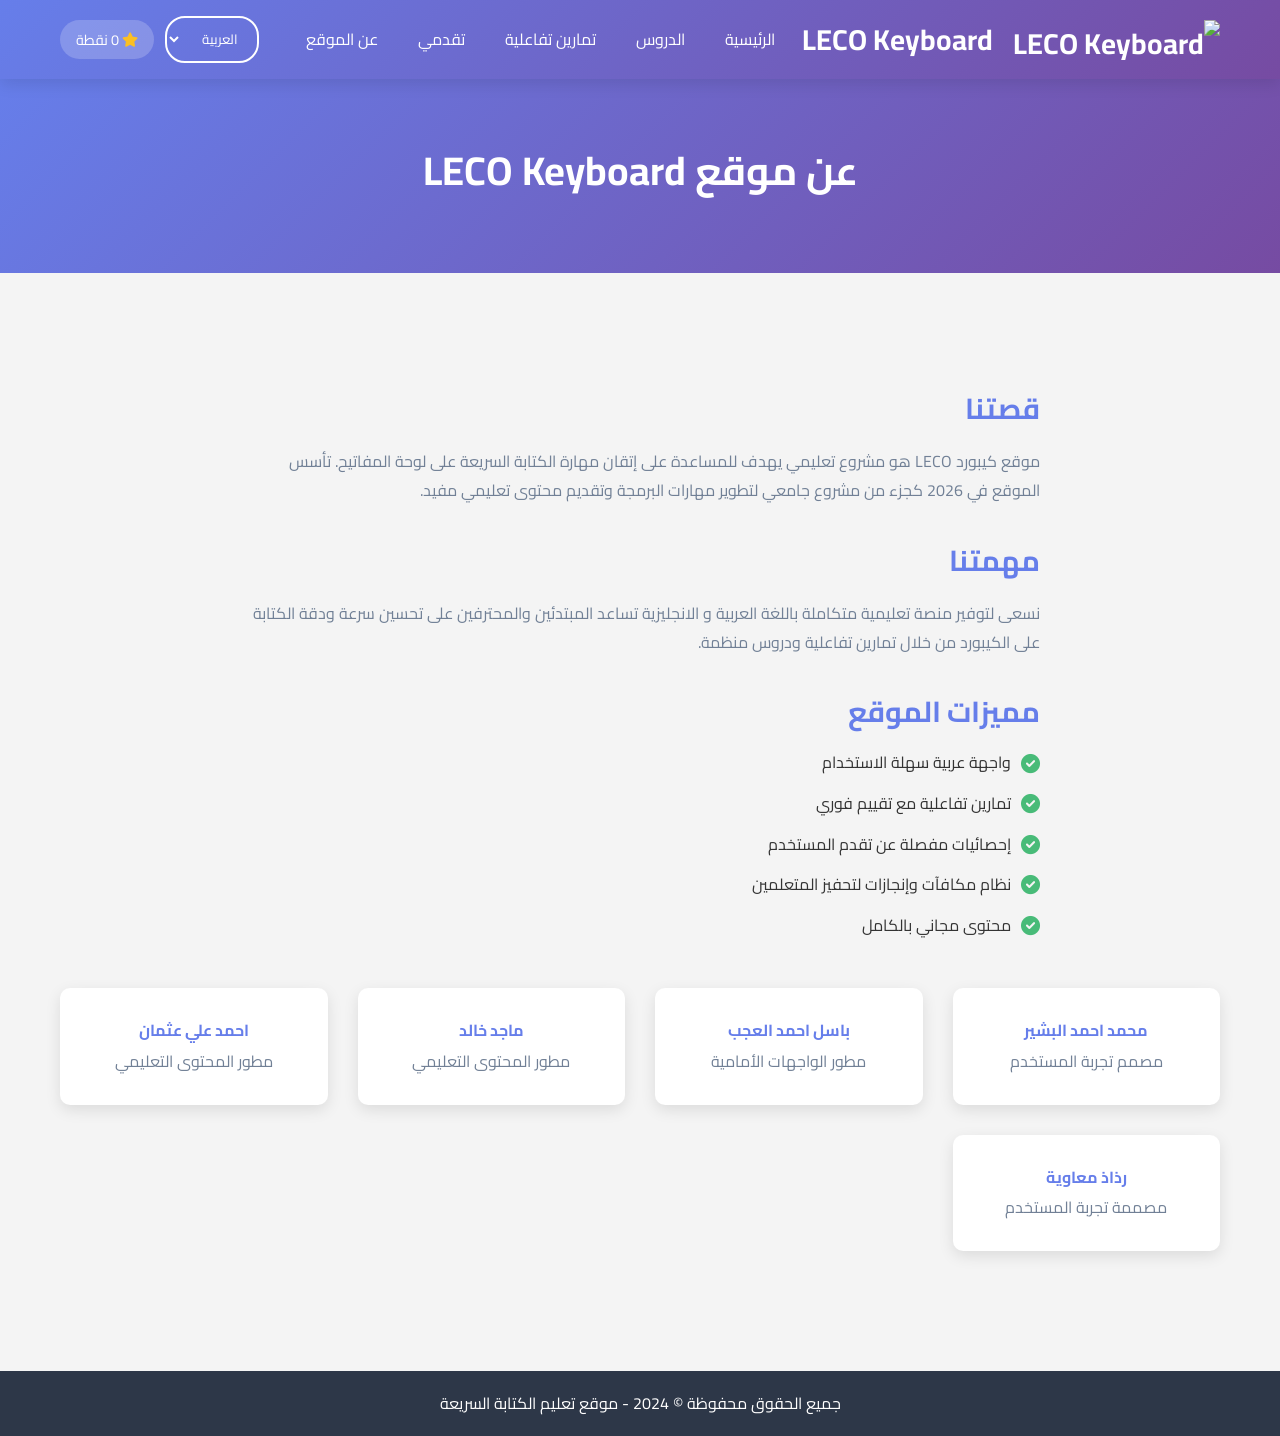
==== about.html @ 821ea8d0 "Add files via upload" ====
<!DOCTYPE html>
<html lang="ar" dir="rtl">
<head>
    <meta charset="UTF-8">
    <meta name="viewport" content="width=device-width, initial-scale=1.0">
    <title>عن الموقع - تعلم الكتابة السريعة</title>
    <link rel="stylesheet" href="style.css">
    <link href="https://fonts.googleapis.com/css2?family=Cairo:wght@400;700&display=swap" rel="stylesheet">
    <link rel="stylesheet" href="https://cdnjs.cloudflare.com/ajax/libs/font-awesome/6.0.0/css/all.min.css">
</head>
<body>
    <header>
        <nav class="navbar">
    <div class="container">
        <div class="logo">
            <img src="img/SIU.png" alt=" LECO Keyboard" style="height: 40px; width: auto; margin-left: 10px;">
            <span>LECO Keyboard</span>
        </div>
        <ul class="nav-menu">
            <li><a href="index.html" id="nav-home">الرئيسية</a></li>
            <li><a href="lessons.html" id="nav-lessons">الدروس</a></li>
            <li><a href="exercises.html" id="nav-exercises">تمارين تفاعلية</a></li>
            <li><a href="progress.html" id="nav-progress">تقدمي</a></li>
            <li><a href="about.html" id="nav-about">عن الموقع</a></li>
        </ul>
        <div class="language-selector">
            <select id="languageSelect" class="lang-select">
                <option value="arabic">العربية</option>
                <option value="english">English</option>
            </select>
        </div>
        <div class="user-stats" id="userStats">
            <span><i class="fas fa-star"></i> <span id="userPoints">0</span> نقطة</span>
        </div>
    </div>
</nav>
    </header>

    <main>
        <section class="page-header">
            <div class="container">
                <h2> عن موقع LECO Keyboard</h2>
            </div>
        </section>

        <section class="about-content">
            <div class="container">
                <div class="about-text">
                    <h3>قصتنا</h3>
                    <p>موقع كيبورد LECO هو مشروع تعليمي يهدف للمساعدة على إتقان مهارة الكتابة السريعة على لوحة المفاتيح. تأسس الموقع في 2026 كجزء من مشروع جامعي لتطوير مهارات البرمجة وتقديم محتوى تعليمي مفيد.</p>
                    
                    <h3>مهمتنا</h3>
                    <p>نسعى لتوفير منصة تعليمية متكاملة باللغة العربية و الانجليزية تساعد المبتدئين والمحترفين على تحسين سرعة ودقة الكتابة على الكيبورد من خلال تمارين تفاعلية ودروس منظمة.</p>
                    
                    <h3>مميزات الموقع</h3>
                    <ul class="features-list">
                        <li><i class="fas fa-check-circle"></i> واجهة عربية سهلة الاستخدام</li>
                        <li><i class="fas fa-check-circle"></i> تمارين تفاعلية مع تقييم فوري</li>
                        <li><i class="fas fa-check-circle"></i> إحصائيات مفصلة عن تقدم المستخدم</li>
                        <li><i class="fas fa-check-circle"></i> نظام مكافآت وإنجازات لتحفيز المتعلمين</li>
                        <li><i class="fas fa-check-circle"></i> محتوى مجاني بالكامل</li>
                    </ul>
                </div>

                <div class="team-grid">
    <!-- الأعضاء الموجودين -->

    <div class="team-member">
        
        <h4>محمد احمد البشير</h4>
        <p>مصمم تجربة المستخدم</p>
        <div class="social-links">
           
        </div>
    </div>
    <div class="team-member">
      
        <h4>باسل احمد العجب</h4>
        <p>مطور الواجهات الأمامية</p>
        <div class="social-links">
          
        </div>
    </div>

    <div class="team-member">
       
        <h4>ماجد خالد</h4>
        <p>مطور المحتوى التعليمي</p>
        <div class="social-links">
          
        </div>
    </div>

    <div class="team-member">
       
        <h4>احمد علي عثمان</h4> 
        <p>مطور المحتوى التعليمي</p>  
        <div class="social-links">
          
        </div>
    </div>

    <div class="team-member">
     
        <h4>رذاذ معاوية</h4>  
        <p>مصممة تجربة المستخدم</p>  
        <div class="social-links">
           
        </div>
    </div>
</div>
            </div>
        </section>
    </main>

    <footer>
        <div class="container">
            <p>جميع الحقوق محفوظة &copy; 2024 - موقع تعليم الكتابة السريعة</p>
        </div>
    </footer>

    <script src="typing.js"></script>
</body>
</html>
---- style.css ----
/* ==================== المتغيرات والإعدادات الأساسية ==================== */
:root {
    --primary-color: #667eea;
    --primary-dark: #5a67d8;
    --secondary-color: #764ba2;
    --success-color: #48bb78;
    --warning-color: #fbbf24;
    --error-color: #fc8181;
    --dark-bg: #2d3748;
    --light-bg: #f7fafc;
    --text-dark: #333;
    --text-light: #718096;
    --white: #ffffff;
    --shadow: 0 5px 15px rgba(0, 0, 0, 0.1);
    --shadow-hover: 0 10px 30px rgba(0, 0, 0, 0.15);
}

* {
    margin: 0;
    padding: 0;
    box-sizing: border-box;
}

body {
    font-family: 'Cairo', sans-serif;
    line-height: 1.6;
    color: var(--text-dark);
    background-color: #f4f4f4;
}

.container {
    max-width: 1200px;
    margin: 0 auto;
    padding: 0 20px;
}

/* ==================== شريط التنقل ==================== */
.navbar {
    background: linear-gradient(135deg, var(--primary-color) 0%, var(--secondary-color) 100%);
    color: var(--white);
    padding: 1rem 0;
    box-shadow: var(--shadow);
    position: sticky;
    top: 0;
    z-index: 1000;
}

.navbar .container {
    display: flex;
    justify-content: space-between;
    align-items: center;
    flex-wrap: wrap;
}

.logo {
    font-size: 1.8rem;
    font-weight: 700;
    display: flex;
    align-items: center;
    gap: 10px;
}

.logo i {
    font-size: 2rem;
}

.nav-menu {
    display: flex;
    list-style: none;
    gap: 0.5rem;
    flex-wrap: wrap;
}

.nav-menu li a {
    color: var(--white);
    text-decoration: none;
    padding: 0.5rem 1rem;
    border-radius: 5px;
    transition: background-color 0.3s;
    display: flex;
    align-items: center;
    gap: 5px;
}

.nav-menu li a:hover,
.nav-menu li a.active {
    background-color: rgba(255, 255, 255, 0.2);
}

/* ==================== محدد اللغة ==================== */
.language-selector {
    margin-right: 20px;
}

.lang-select {
    padding: 8px 15px;
    border-radius: 20px;
    border: 2px solid var(--white);
    background: transparent;
    color: var(--white);
    font-family: 'Cairo', sans-serif;
    cursor: pointer;
    outline: none;
    transition: all 0.3s;
}

.lang-select:hover {
    background: rgba(255, 255, 255, 0.1);
}

.lang-select option {
    background: var(--primary-color);
    color: var(--white);
}

.user-stats {
    background: rgba(255, 255, 255, 0.2);
    padding: 0.5rem 1rem;
    border-radius: 20px;
    font-size: 0.9rem;
}

.user-stats i {
    color: var(--warning-color);
}

/* ==================== قسم البطل ==================== */
.hero {
    background: linear-gradient(rgba(0, 0, 0, 0.5), rgba(0, 0, 0, 0.5)), 
                url('https://via.placeholder.com/1920x600');
    background-size: cover;
    background-position: center;
    color: var(--white);
    text-align: center;
    padding: 100px 0;
}

.hero h2 {
    font-size: 3rem;
    margin-bottom: 1rem;
    animation: fadeInUp 1s ease;
}

.hero p {
    font-size: 1.2rem;
    margin-bottom: 2rem;
    animation: fadeInUp 1s ease 0.3s both;
}

.btn {
    display: inline-block;
    background: var(--primary-color);
    color: var(--white);
    padding: 12px 30px;
    border: none;
    border-radius: 25px;
    font-size: 1.1rem;
    cursor: pointer;
    transition: transform 0.3s, box-shadow 0.3s;
    animation: fadeInUp 1s ease 0.6s both;
    text-decoration: none;
    font-family: 'Cairo', sans-serif;
}

.btn:hover {
    transform: translateY(-3px);
    box-shadow: 0 5px 15px rgba(102, 126, 234, 0.4);
}

/* ==================== اختبار السرعة في الصفحة الرئيسية ==================== */
.typing-speed-test {
    background: rgba(255, 255, 255, 0.1);
    backdrop-filter: blur(10px);
    border-radius: 15px;
    padding: 30px;
    margin-top: 40px;
    animation: fadeInUp 1s ease 0.9s both;
}

.typing-speed-test h3 {
    font-size: 1.8rem;
    margin-bottom: 20px;
}

.test-container {
    max-width: 600px;
    margin: 0 auto;
}

.test-text {
    font-size: 1.5rem;
    padding: 20px;
    background: rgba(255, 255, 255, 0.2);
    border-radius: 10px;
    margin-bottom: 20px;
    direction: ltr;
}

.test-text[lang="ar"] {
    direction: rtl;
    font-size: 1.8rem;
}

.test-text[lang="en"] {
    direction: ltr;
    font-family: 'Courier New', monospace;
}

#userInput {
    width: 100%;
    padding: 15px;
    font-size: 1.2rem;
    border: 2px solid var(--white);
    background: transparent;
    color: var(--white);
    border-radius: 10px;
    margin: 20px 0;
    font-family: 'Cairo', monospace;
}

#userInput:focus {
    outline: none;
    border-color: var(--primary-color);
}

.test-stats {
    display: flex;
    justify-content: space-around;
    margin: 20px 0;
    font-size: 1.1rem;
}

.test-stats span {
    display: flex;
    align-items: center;
    gap: 5px;
}

.test-stats i {
    color: var(--warning-color);
}

/* ==================== تنسيقات اختبار السرعة - ضيفه هنا ==================== */
/* ==================== تنسيقات اختبار السرعة ==================== */
.typing-speed-test {
    background: rgba(255, 255, 255, 0.1);
    backdrop-filter: blur(10px);
    border-radius: 15px;
    padding: 30px;
    margin-top: 40px;
}

.typing-speed-test h3 {
    font-size: 1.8rem;
    margin-bottom: 20px;
    color: white;  /* النص الرئيسي أبيض */
    text-shadow: 0 2px 4px rgba(0,0,0,0.3); /* ظل خفيف */
}

.test-container {
    max-width: 600px;
    margin: 0 auto;
}

.test-text {
    font-size: 1.5rem;
    padding: 20px;
    background: rgba(255, 255, 255, 0.2);
    border-radius: 10px;
    margin-bottom: 20px;
    direction: rtl;
    text-align: center;
    color: white;  /* النص أبيض */
    font-weight: 500;
}

.test-stats {
    display: flex;
    justify-content: space-around;
    margin: 20px 0;
    font-size: 1.1rem;
    color: white;  /* النص أبيض */
    flex-wrap: wrap;
    gap: 10px;
}

.test-stats span {
    display: flex;
    align-items: center;
    gap: 5px;
    color: white;  /* النص أبيض */
}

.test-stats i {
    color: #fbbf24;  /* لون الأيقونات أصفر */
}

#timer, #speed, #accuracy {
    font-weight: bold;
    font-size: 1.3rem;
    color: #fbbf24;  /* الأرقام صفراء */
    margin-left: 5px;
}

#testInput {
    width: 100%;
    padding: 15px;
    font-size: 1.2rem;
    border: 2px solid white;
    background: rgba(255, 255, 255, 0.1);
    color: white;  /* النص المدخل أبيض */
    border-radius: 10px;
    margin: 20px 0;
    font-family: 'Cairo', monospace;
    direction: rtl;
}

#testInput::placeholder {
    color: rgba(255, 255, 255, 0.7);  /* placeholder رمادي فاتح (مقروء) */
}

#testInput:focus {
    outline: none;
    border-color: #667eea;
    box-shadow: 0 0 0 3px rgba(102, 126, 234, 0.3);
}

#testInput:disabled {
    opacity: 0.5;
    cursor: not-allowed;
}

#startTest {
    margin-top: 20px;
    width: 100%;
    max-width: 300px;
    background: #667eea;
    color: white;
    font-weight: bold;
    border: none;
    transition: all 0.3s;
}

#startTest:hover {
    background: #5a67d8;
    transform: translateY(-2px);
    box-shadow: 0 5px 15px rgba(102, 126, 234, 0.4);
}

/* ==================== قسم المميزات ==================== */
.features {
    padding: 80px 0;
}

.section-title {
    text-align: center;
    font-size: 2.5rem;
    color: var(--primary-color);
    margin-bottom: 50px;
    position: relative;
}

.section-title:after {
    content: '';
    display: block;
    width: 80px;
    height: 4px;
    background: linear-gradient(135deg, var(--primary-color), var(--secondary-color));
    margin: 20px auto;
    border-radius: 2px;
}

.features-grid {
    display: grid;
    grid-template-columns: repeat(auto-fit, minmax(250px, 1fr));
    gap: 30px;
}

.feature-card {
    background: var(--white);
    padding: 40px 30px;
    border-radius: 10px;
    text-align: center;
    box-shadow: var(--shadow);
    transition: transform 0.3s, box-shadow 0.3s;
}

.feature-card:hover {
    transform: translateY(-10px);
    box-shadow: var(--shadow-hover);
}

.feature-card i {
    font-size: 3rem;
    color: var(--primary-color);
    margin-bottom: 1rem;
}

.feature-card h3 {
    color: var(--primary-color);
    margin-bottom: 1rem;
    font-size: 1.4rem;
}

.feature-card p {
    color: var(--text-light);
}

/* ==================== لوحة المفاتيح ==================== */
/* ==================== تنسيقات لوحة المفاتيح ==================== */
.keyboard-layout {
    padding: 60px 0;
    background: #f7fafc;
}

.keyboard-diagram {
    background: #2d3748;
    padding: 30px;
    border-radius: 15px;
    margin: 30px 0;
    direction: ltr;
    overflow-x: auto;
    box-shadow: 0 10px 30px rgba(0, 0, 0, 0.2);
}

.keyboard-row {
    display: flex;
    justify-content: center;
    margin: 5px 0;
    gap: 5px;
    flex-wrap: wrap;
}

.key {
    width: 50px;
    height: 50px;
    display: flex;
    align-items: center;
    justify-content: center;
    border-radius: 8px;
    font-size: 1.2rem;
    font-weight: bold;
    color: white;
    box-shadow: 0 4px 6px rgba(0, 0, 0, 0.3);
    transition: all 0.2s;
    cursor: default;
}

.key:hover {
    transform: translateY(-3px);
    box-shadow: 0 6px 10px rgba(0, 0, 0, 0.4);
}

/* دليل الألوان */
.finger-guide {
    display: flex;
    justify-content: center;
    gap: 30px;
    margin-top: 30px;
    flex-wrap: wrap;
    background: white;
    padding: 20px;
    border-radius: 10px;
    box-shadow: 0 5px 15px rgba(0, 0, 0, 0.1);
}

.guide-item {
    display: flex;
    align-items: center;
    gap: 10px;
}

.color-box {
    width: 25px;
    height: 25px;
    border-radius: 5px;
}

/* ==================== تنسيقات للشاشات الصغيرة ==================== */
@media (max-width: 768px) {
    .key {
        width: 35px;
        height: 35px;
        font-size: 0.9rem;
    }
    
    .finger-guide {
        gap: 15px;
    }
}

@media (max-width: 480px) {
    .key {
        width: 25px;
        height: 25px;
        font-size: 0.7rem;
    }
    
    .finger-guide {
        flex-direction: column;
        align-items: center;
    }
}

/* ==================== لوحة المفاتيح الافتراضية ==================== */
.virtual-keyboard {
    background: var(--dark-bg);
    padding: 20px;
    border-radius: 10px;
    margin: 30px 0;
    direction: ltr;
    overflow-x: auto;
}

.virtual-key {
    background: #4a5568;
    color: var(--white);
    width: 50px;
    height: 50px;
    display: flex;
    align-items: center;
    justify-content: center;
    border-radius: 8px;
    font-size: 1.2rem;
    font-weight: bold;
    box-shadow: 0 4px 6px rgba(0, 0, 0, 0.1);
    transition: all 0.2s;
    cursor: pointer;
}

.virtual-key.active {
    background: var(--primary-color);
    transform: scale(1.1);
    box-shadow: 0 0 20px rgba(102, 126, 234, 0.5);
}

.virtual-key:hover {
    background: #718096;
    transform: translateY(-2px);
}

.lang-switch {
    margin: 20px auto;
    display: block;
    background: linear-gradient(135deg, var(--success-color) 0%, #38a169 100%);
}

.lang-switch:hover {
    transform: translateY(-3px);
    box-shadow: 0 5px 15px rgba(72, 187, 120, 0.4);
}

/* ==================== رأس الصفحة ==================== */
.page-header {
    background: linear-gradient(135deg, var(--primary-color) 0%, var(--secondary-color) 100%);
    color: var(--white);
    text-align: center;
    padding: 60px 0;
}

.page-header h2 {
    font-size: 2.5rem;
    margin-bottom: 10px;
}

.page-header p {
    font-size: 1.1rem;
    opacity: 0.9;
}

/* ==================== صفحة من نحن ==================== */
.about-content {
    padding: 80px 0;
}

.about-text {
    max-width: 800px;
    margin: 0 auto 50px;
}

.about-text h3 {
    color: var(--primary-color);
    margin: 2rem 0 1rem;
    font-size: 1.8rem;
}

.about-text p {
    color: var(--text-light);
    line-height: 1.8;
}

.features-list {
    list-style: none;
    padding: 0;
}

.features-list li {
    margin: 15px 0;
    display: flex;
    align-items: center;
    gap: 10px;
}

.features-list i {
    color: var(--success-color);
    font-size: 1.2rem;
}

.team-section {
    margin: 60px 0;
}

.team-section h3 {
    text-align: center;
    color: var(--primary-color);
    font-size: 2rem;
    margin-bottom: 40px;
}

.team-grid {
    display: grid;
    grid-template-columns: repeat(auto-fit, minmax(250px, 1fr));
    gap: 30px;
}

.team-member {
    text-align: center;
    background: var(--white);
    padding: 30px;
    border-radius: 10px;
    box-shadow: var(--shadow);
}

.team-member img {
    width: 150px;
    height: 150px;
    border-radius: 50%;
    margin-bottom: 20px;
    border: 4px solid var(--primary-color);
}

.team-member h4 {
    color: var(--primary-color);
    margin-bottom: 5px;
}

.team-member p {
    color: var(--text-light);
}

.contact-info {
    text-align: center;
    margin-top: 60px;
}

.contact-info h3 {
    color: var(--primary-color);
    font-size: 2rem;
    margin-bottom: 30px;
}

.contact-methods {
    display: flex;
    justify-content: center;
    gap: 20px;
    flex-wrap: wrap;
}

.contact-methods a {
    color: var(--white);
    background: var(--primary-color);
    padding: 10px 25px;
    border-radius: 25px;
    text-decoration: none;
    display: flex;
    align-items: center;
    gap: 8px;
    transition: transform 0.3s;
}

.contact-methods a:hover {
    transform: translateY(-3px);
}

/* ==================== صفحة التمارين ==================== */
.typing-exercise {
    padding: 60px 0;
}

.exercise-header {
    display: flex;
    justify-content: space-between;
    align-items: center;
    margin-bottom: 30px;
    flex-wrap: wrap;
    gap: 20px;
}

.exercise-header h3 {
    font-size: 1.8rem;
    color: var(--primary-color);
}

.exercise-controls {
    display: flex;
    gap: 10px;
    flex-wrap: wrap;
}

.exercise-controls select {
    padding: 10px 20px;
    border: 2px solid var(--primary-color);
    border-radius: 25px;
    font-family: 'Cairo', sans-serif;
    font-size: 1rem;
    cursor: pointer;
    outline: none;
}

.exercise-area {
    background: var(--white);
    padding: 30px;
    border-radius: 15px;
    box-shadow: var(--shadow);
    margin-top: 30px;
}

.target-text {
    font-size: 1.5rem;
    line-height: 2;
    padding: 20px;
    background: var(--light-bg);
    border-radius: 10px;
    margin-bottom: 20px;
    direction: ltr;
    text-align: center;
    font-family: 'Cairo', monospace;
}

.target-text[lang="ar"] {
    direction: rtl;
    font-size: 1.8rem;
}

.target-text[lang="en"] {
    direction: ltr;
    font-family: 'Courier New', monospace;
}

#typingArea {
    width: 100%;
    padding: 15px;
    font-size: 1.2rem;
    border: 2px solid #e2e8f0;
    border-radius: 10px;
    margin: 20px 0;
    resize: none;
    font-family: 'Cairo', monospace;
}

#typingArea:focus {
    outline: none;
    border-color: var(--primary-color);
    box-shadow: 0 0 0 3px rgba(102, 126, 234, 0.1);
}

#typingArea[lang="en"] {
    direction: ltr;
    font-family: 'Courier New', monospace;
}

.exercise-stats {
    display: grid;
    grid-template-columns: repeat(auto-fit, minmax(150px, 1fr));
    gap: 20px;
    margin: 30px 0;
}

.stat-box {
    background: linear-gradient(135deg, var(--primary-color) 0%, var(--secondary-color) 100%);
    color: var(--white);
    padding: 20px;
    border-radius: 10px;
    text-align: center;
    box-shadow: var(--shadow);
}

.stat-label {
    display: block;
    font-size: 0.9rem;
    opacity: 0.9;
    margin-bottom: 5px;
}

.stat-value {
    display: block;
    font-size: 2rem;
    font-weight: bold;
}

.stat-unit {
    font-size: 0.8rem;
    opacity: 0.8;
}

/* ==================== نتائج التمرين ==================== */
.exercise-results {
    background: var(--white);
    padding: 30px;
    border-radius: 15px;
    margin-top: 30px;
    text-align: center;
    animation: slideIn 0.5s ease;
}

@keyframes slideIn {
    from {
        opacity: 0;
        transform: translateY(30px);
    }
    to {
        opacity: 1;
        transform: translateY(0);
    }
}

.exercise-results h3 {
    color: var(--primary-color);
    margin-bottom: 20px;
    font-size: 1.8rem;
}

.results-grid {
    display: grid;
    grid-template-columns: repeat(auto-fit, minmax(200px, 1fr));
    gap: 20px;
    margin: 30px 0;
}

.result-item {
    background: var(--light-bg);
    padding: 20px;
    border-radius: 10px;
}

.result-item i {
    font-size: 2rem;
    color: var(--primary-color);
    margin-bottom: 10px;
}

.result-label {
    display: block;
    color: var(--text-light);
    margin: 5px 0;
}

.result-value {
    display: block;
    font-size: 2rem;
    font-weight: bold;
    color: var(--text-dark);
}

/* ==================== تمييز الأخطاء ==================== */
.error-char {
    background-color: var(--error-color);
    color: var(--white);
    border-radius: 3px;
    padding: 2px;
}

/* ==================== صفحة الدروس ==================== */
.lessons-grid {
    padding: 60px 0;
}

.level-tabs {
    display: flex;
    justify-content: center;
    gap: 10px;
    margin-bottom: 40px;
    flex-wrap: wrap;
}

.level-tab {
    background: var(--white);
    border: 2px solid var(--primary-color);
    color: var(--primary-color);
    padding: 10px 30px;
    border-radius: 25px;
    font-size: 1.1rem;
    cursor: pointer;
    transition: all 0.3s;
}

.level-tab:hover,
.level-tab.active {
    background: var(--primary-color);
    color: var(--white);
}

.lesson-card {
    background: var(--white);
    border-radius: 15px;
    padding: 25px;
    margin-bottom: 20px;
    box-shadow: var(--shadow);
    transition: transform 0.3s;
}

.lesson-card:hover {
    transform: translateY(-5px);
    box-shadow: var(--shadow-hover);
}

.lesson-header {
    display: flex;
    justify-content: space-between;
    align-items: center;
    margin-bottom: 15px;
    padding-bottom: 15px;
    border-bottom: 2px solid #e2e8f0;
    flex-wrap: wrap;
    gap: 10px;
}

.lesson-header h3 {
    color: var(--primary-color);
    font-size: 1.4rem;
}

.lesson-duration {
    background: var(--success-color);
    color: var(--white);
    padding: 5px 15px;
    border-radius: 20px;
    font-size: 0.9rem;
}

.lesson-description {
    color: var(--text-light);
    margin-bottom: 15px;
    line-height: 1.6;
}

.lesson-content {
    background: var(--light-bg);
    padding: 15px;
    border-radius: 10px;
    margin: 15px 0;
}

.lesson-exercises ul {
    list-style: none;
    padding: 0;
}

.lesson-exercises li {
    background: var(--light-bg);
    padding: 8px 15px;
    margin: 5px 0;
    border-radius: 5px;
    font-family: monospace;
    font-size: 1.1rem;
}

.lesson-footer {
    display: flex;
    justify-content: space-between;
    align-items: center;
    margin-top: 20px;
    padding-top: 15px;
    border-top: 2px solid #e2e8f0;
    flex-wrap: wrap;
    gap: 10px;
}

.lesson-points {
    background: var(--warning-color);
    color: #744210;
    padding: 5px 15px;
    border-radius: 20px;
    font-weight: bold;
}

.lesson-btn {
    background: var(--primary-color);
    padding: 8px 25px;
}

.lesson-btn:disabled {
    background: #cbd5e0;
    cursor: not-allowed;
    transform: none;
}

.lesson-btn:disabled:hover {
    transform: none;
    box-shadow: none;
}

/* ==================== صفحة التقدم ==================== */
.stats-cards {
    display: grid;
    grid-template-columns: repeat(auto-fit, minmax(250px, 1fr));
    gap: 30px;
    margin: 40px 0;
}

.stat-card {
    background: var(--white);
    padding: 25px;
    border-radius: 15px;
    box-shadow: var(--shadow);
    display: flex;
    align-items: center;
    gap: 20px;
}

.stat-card i {
    font-size: 2.5rem;
    color: var(--primary-color);
}

.stat-info {
    flex: 1;
}

.stat-title {
    display: block;
    color: var(--text-light);
    font-size: 0.9rem;
    margin-bottom: 5px;
}

.stat-number {
    display: block;
    font-size: 2rem;
    font-weight: bold;
    color: var(--text-dark);
}

.progress-charts {
    display: grid;
    grid-template-columns: repeat(auto-fit, minmax(400px, 1fr));
    gap: 30px;
    margin: 50px 0;
}

.chart-container {
    background: var(--white);
    padding: 20px;
    border-radius: 15px;
    box-shadow: var(--shadow);
}

.chart-container h3 {
    color: var(--primary-color);
    margin-bottom: 20px;
    text-align: center;
}

/* ==================== الإنجازات والشارات ==================== */
.achievements,
.badges {
    margin: 50px 0;
}

.achievements h3,
.badges h3 {
    color: var(--primary-color);
    margin-bottom: 30px;
    text-align: center;
    font-size: 1.8rem;
}

.achievements-grid,
.badges-grid {
    display: grid;
    grid-template-columns: repeat(auto-fit, minmax(250px, 1fr));
    gap: 20px;
}

.achievement-card {
    background: var(--white);
    padding: 20px;
    border-radius: 10px;
    display: flex;
    align-items: center;
    gap: 15px;
    box-shadow: var(--shadow);
    transition: transform 0.3s;
}

.achievement-card.earned {
    background: linear-gradient(135deg, var(--warning-color) 0%, #f59e0b 100%);
    color: var(--white);
}

.achievement-card.locked {
    opacity: 0.6;
    filter: grayscale(100%);
}

.achievement-icon {
    font-size: 2.5rem;
}

.achievement-info {
    flex: 1;
}

.achievement-info h4 {
    margin-bottom: 5px;
}

.achievement-info p {
    font-size: 0.9rem;
    opacity: 0.9;
}

.achievement-badge {
    display: inline-block;
    background: var(--success-color);
    color: var(--white);
    width: 25px;
    height: 25px;
    border-radius: 50%;
    text-align: center;
    line-height: 25px;
    margin-top: 5px;
}

/* ==================== التذييل ==================== */
footer {
    background: var(--dark-bg);
    color: var(--white);
    text-align: center;
    padding: 20px 0;
    margin-top: 40px;
}

/* ==================== animations ==================== */
@keyframes fadeInUp {
    from {
        opacity: 0;
        transform: translateY(30px);
    }
    to {
        opacity: 1;
        transform: translateY(0);
    }
}

@keyframes spin {
    to { transform: rotate(360deg); }
}

/* ==================== أدوات مساعدة ==================== */
.loading {
    display: inline-block;
    width: 50px;
    height: 50px;
    border: 3px solid #e2e8f0;
    border-radius: 50%;
    border-top-color: var(--primary-color);
    animation: spin 1s ease-in-out infinite;
}

[data-tooltip] {
    position: relative;
    cursor: help;
}

[data-tooltip]:before {
    content: attr(data-tooltip);
    position: absolute;
    bottom: 100%;
    left: 50%;
    transform: translateX(-50%);
    padding: 5px 10px;
    background: var(--dark-bg);
    color: var(--white);
    border-radius: 5px;
    font-size: 0.8rem;
    white-space: nowrap;
    opacity: 0;
    visibility: hidden;
    transition: all 0.3s;
}

[data-tooltip]:hover:before {
    opacity: 1;
    visibility: visible;
    bottom: 120%;
}

/* ==================== تحسينات اللغة ==================== */
[lang="ar"] {
    font-family: 'Cairo', sans-serif;
}

[lang="en"] {
    font-family: 'Inter', sans-serif;
}

/* ==================== التصميم المتجاوب ==================== */
@media (max-width: 1024px) {
    .container {
        padding: 0 15px;
    }
    
    .hero h2 {
        font-size: 2.5rem;
    }
}

@media (max-width: 768px) {
    .navbar .container {
        flex-direction: column;
        text-align: center;
    }
    
    .nav-menu {
        margin: 1rem 0;
        justify-content: center;
    }
    
    .language-selector {
        margin: 10px 0;
    }
    
    .hero h2 {
        font-size: 2rem;
    }
    
    .hero p {
        font-size: 1rem;
    }
    
    .page-header h2 {
        font-size: 2rem;
    }
    
    .section-title {
        font-size: 2rem;
    }
    
    .key {
        width: 35px;
        height: 35px;
        font-size: 0.9rem;
    }
    
    .virtual-key {
        width: 35px;
        height: 35px;
        font-size: 0.9rem;
    }
    
    .stats-cards {
        grid-template-columns: 1fr;
    }
    
    .progress-charts {
        grid-template-columns: 1fr;
    }
    
    .exercise-stats {
        grid-template-columns: 1fr 1fr;
    }
    
    .lesson-header {
        flex-direction: column;
        text-align: center;
    }
    
    .exercise-header {
        flex-direction: column;
        text-align: center;
    }
    
    .exercise-controls {
        justify-content: center;
    }
}

@media (max-width: 480px) {
    .hero h2 {
        font-size: 1.5rem;
    }
    
    .nav-menu {
        flex-direction: column;
        width: 100%;
    }
    
    .nav-menu li {
        width: 100%;
    }
    
    .nav-menu li a {
        justify-content: center;
    }
    
    .key {
        width: 25px;
        height: 25px;
        font-size: 0.7rem;
    }
    
    .virtual-key {
        width: 25px;
        height: 25px;
        font-size: 0.7rem;
    }
    
    .exercise-stats {
        grid-template-columns: 1fr;
    }
    
    .results-grid {
        grid-template-columns: 1fr;
    }
    
    .test-stats {
        flex-direction: column;
        gap: 10px;
    }
    
    .contact-methods {
        flex-direction: column;
        align-items: center;
    }
    
    .contact-methods a {
        width: 100%;
        justify-content: center;
    }
}

/* ==================== دعم الطباعة ==================== */
@media print {
    .navbar,
    .hero,
    footer,
    .btn,
    .exercise-controls {
        display: none;
    }
    
    body {
        background: white;
    }
    
    .container {
        width: 100%;
        max-width: none;
    }
}
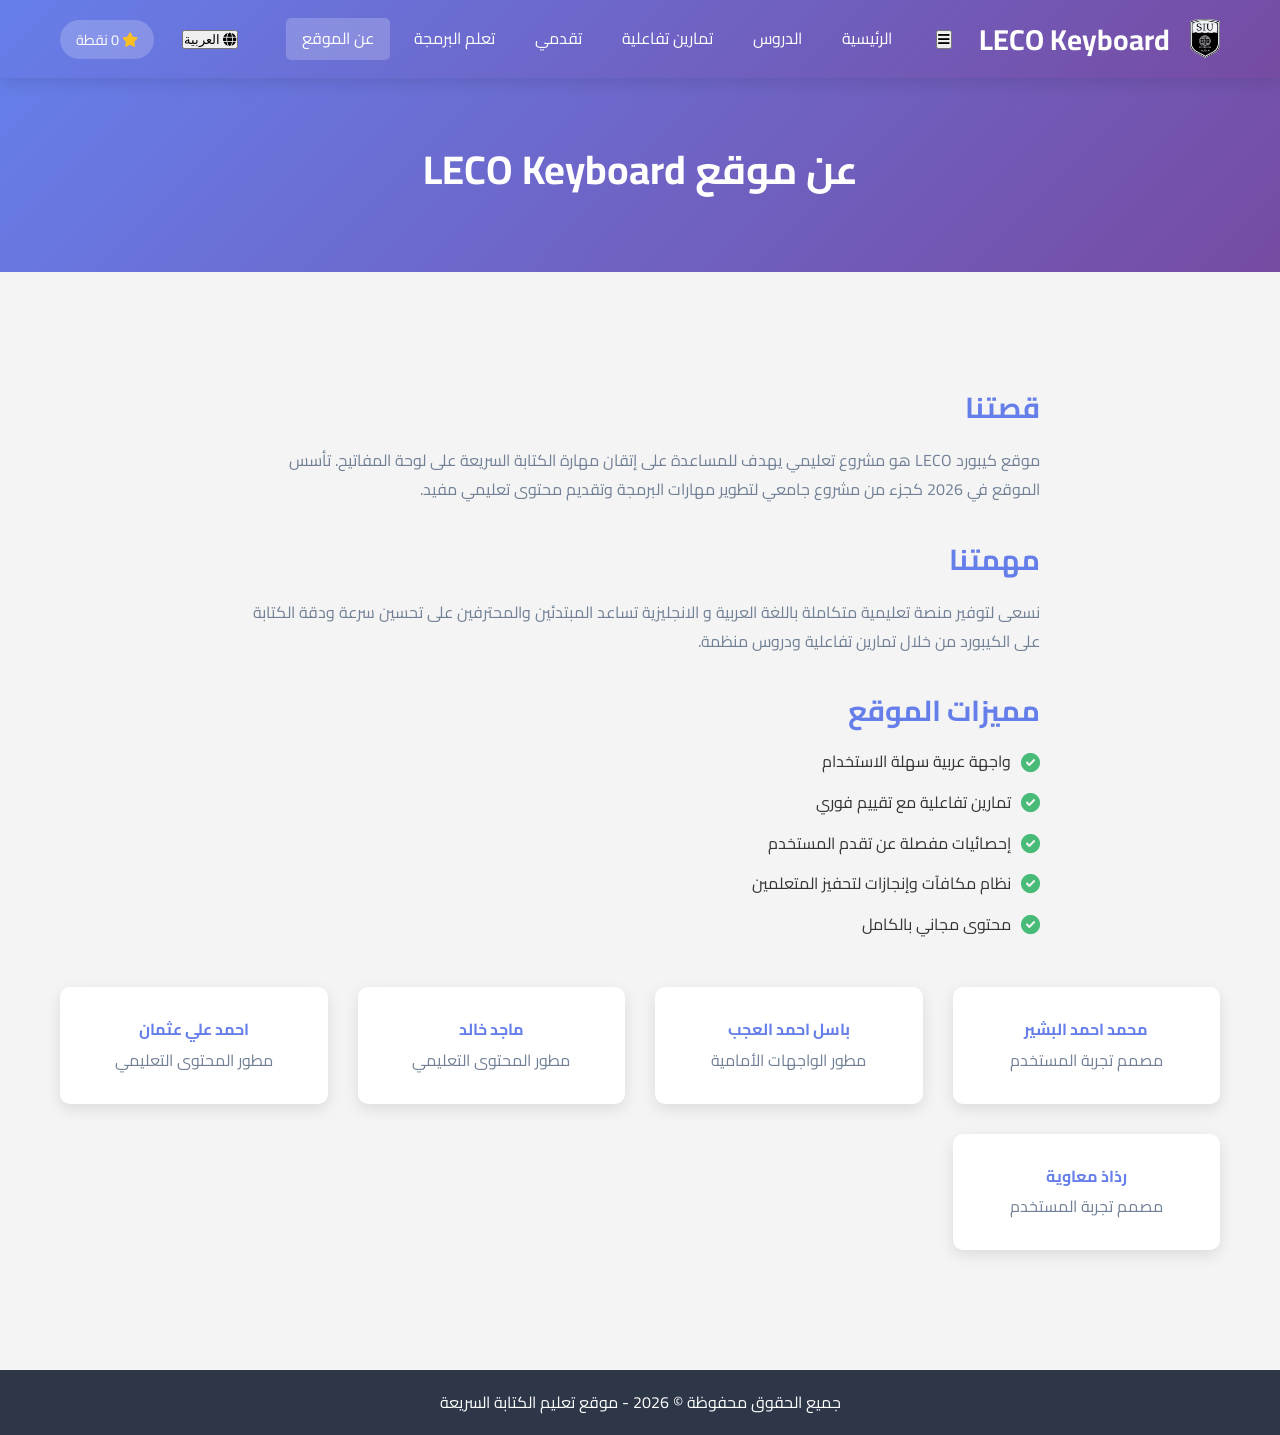
==== commit d9bdcf3b: "Update about.html" ====
--- a/about.html
+++ b/about.html
@@ -1,5 +1,6 @@
 <!DOCTYPE html>
 <html lang="ar" dir="rtl">
+
 <head>
     <meta charset="UTF-8">
     <meta name="viewport" content="width=device-width, initial-scale=1.0">
@@ -8,117 +9,132 @@
     <link href="https://fonts.googleapis.com/css2?family=Cairo:wght@400;700&display=swap" rel="stylesheet">
     <link rel="stylesheet" href="https://cdnjs.cloudflare.com/ajax/libs/font-awesome/6.0.0/css/all.min.css">
 </head>
+
 <body>
     <header>
         <nav class="navbar">
-    <div class="container">
-        <div class="logo">
-            <img src="img/SIU.png" alt=" LECO Keyboard" style="height: 40px; width: auto; margin-left: 10px;">
-            <span>LECO Keyboard</span>
-        </div>
-        <ul class="nav-menu">
-            <li><a href="index.html" id="nav-home">الرئيسية</a></li>
-            <li><a href="lessons.html" id="nav-lessons">الدروس</a></li>
-            <li><a href="exercises.html" id="nav-exercises">تمارين تفاعلية</a></li>
-            <li><a href="progress.html" id="nav-progress">تقدمي</a></li>
-            <li><a href="about.html" id="nav-about">عن الموقع</a></li>
-        </ul>
-        <div class="language-selector">
-            <select id="languageSelect" class="lang-select">
-                <option value="arabic">العربية</option>
-                <option value="english">English</option>
-            </select>
-        </div>
-        <div class="user-stats" id="userStats">
-            <span><i class="fas fa-star"></i> <span id="userPoints">0</span> نقطة</span>
-        </div>
-    </div>
-</nav>
+            <div class="container">
+                <div class="logo">
+                    <img src="img/SIU.png" alt=" LECO Keyboard" style="height: 40px; width: auto; margin-left: 10px;">
+                    <span>LECO Keyboard</span>
+                </div>
+                <button class="menu-toggle" id="mobile-menu-toggle" aria-label="فتح القائمة">
+                    <i class="fas fa-bars"></i>
+                </button>
+                <ul class="nav-menu">
+                    <li><a href="index.html" id="nav-home" data-i18n="nav-home">الرئيسية</a></li>
+                    <li><a href="lessons.html" id="nav-lessons" data-i18n="nav-lessons">الدروس</a></li>
+                    <li><a href="exercises.html" id="nav-exercises" data-i18n="nav-exercises">تمارين تفاعلية</a></li>
+                    <li><a href="progress.html" id="nav-progress" data-i18n="nav-progress">تقدمي</a></li>
+                    <li><a href="programming.html" id="nav-programming" data-i18n="nav-programming">تعلم البرمجة</a>
+                    </li>
+                    <li><a href="about.html" id="nav-about" data-i18n="nav-about" class="active">عن الموقع</a></li>
+                </ul>
+                <div class="language-selector">
+                    <button id="languageToggle" class="lang-toggle-btn">
+                        <i class="fas fa-globe"></i>
+                        <span id="currentLangText">العربية</span>
+                    </button>
+                </div>
+                <div class="user-stats" id="userStats">
+                    <span><i class="fas fa-star"></i> <span id="userPoints">0</span> <span
+                            data-i18n="points-label">نقطة</span></span>
+                </div>
+            </div>
+        </nav>
     </header>
 
     <main>
         <section class="page-header">
             <div class="container">
-                <h2> عن موقع LECO Keyboard</h2>
+                <h2 data-i18n="about-title"> عن موقع LECO Keyboard</h2>
             </div>
         </section>
 
         <section class="about-content">
             <div class="container">
                 <div class="about-text">
-                    <h3>قصتنا</h3>
-                    <p>موقع كيبورد LECO هو مشروع تعليمي يهدف للمساعدة على إتقان مهارة الكتابة السريعة على لوحة المفاتيح. تأسس الموقع في 2026 كجزء من مشروع جامعي لتطوير مهارات البرمجة وتقديم محتوى تعليمي مفيد.</p>
-                    
-                    <h3>مهمتنا</h3>
-                    <p>نسعى لتوفير منصة تعليمية متكاملة باللغة العربية و الانجليزية تساعد المبتدئين والمحترفين على تحسين سرعة ودقة الكتابة على الكيبورد من خلال تمارين تفاعلية ودروس منظمة.</p>
-                    
-                    <h3>مميزات الموقع</h3>
+                    <h3 data-i18n="about-story-title">قصتنا</h3>
+                    <p data-i18n="about-story-desc">موقع كيبورد LECO هو مشروع تعليمي يهدف للمساعدة على إتقان مهارة
+                        الكتابة السريعة على لوحة المفاتيح. تأسس الموقع في 2026 كجزء من مشروع جامعي لتطوير مهارات البرمجة
+                        وتقديم محتوى تعليمي مفيد.</p>
+
+                    <h3 data-i18n="about-mission-title">مهمتنا</h3>
+                    <p data-i18n="about-mission-desc">نسعى لتوفير منصة تعليمية متكاملة باللغة العربية و الانجليزية تساعد
+                        المبتدئين والمحترفين على تحسين سرعة ودقة الكتابة على الكيبورد من خلال تمارين تفاعلية ودروس
+                        منظمة.</p>
+
+                    <h3 data-i18n="about-features-title">مميزات الموقع</h3>
                     <ul class="features-list">
-                        <li><i class="fas fa-check-circle"></i> واجهة عربية سهلة الاستخدام</li>
-                        <li><i class="fas fa-check-circle"></i> تمارين تفاعلية مع تقييم فوري</li>
-                        <li><i class="fas fa-check-circle"></i> إحصائيات مفصلة عن تقدم المستخدم</li>
-                        <li><i class="fas fa-check-circle"></i> نظام مكافآت وإنجازات لتحفيز المتعلمين</li>
-                        <li><i class="fas fa-check-circle"></i> محتوى مجاني بالكامل</li>
+                        <li data-i18n="about-feat-1"><i class="fas fa-check-circle"></i> واجهة عربية سهلة الاستخدام</li>
+                        <li data-i18n="about-feat-2"><i class="fas fa-check-circle"></i> تمارين تفاعلية مع تقييم فوري
+                        </li>
+                        <li data-i18n="about-feat-3"><i class="fas fa-check-circle"></i> إحصائيات مفصلة عن تقدم المستخدم
+                        </li>
+                        <li data-i18n="about-feat-4"><i class="fas fa-check-circle"></i> نظام مكافآت وإنجازات لتحفيز
+                            المتعلمين</li>
+                        <li data-i18n="about-feat-5"><i class="fas fa-check-circle"></i> محتوى مجاني بالكامل</li>
                     </ul>
                 </div>
 
                 <div class="team-grid">
-    <!-- الأعضاء الموجودين -->
+                    <!-- الأعضاء الموجودين -->
 
-    <div class="team-member">
-        
-        <h4>محمد احمد البشير</h4>
-        <p>مصمم تجربة المستخدم</p>
-        <div class="social-links">
-           
-        </div>
-    </div>
-    <div class="team-member">
-      
-        <h4>باسل احمد العجب</h4>
-        <p>مطور الواجهات الأمامية</p>
-        <div class="social-links">
-          
-        </div>
-    </div>
+                    <div class="team-member">
 
-    <div class="team-member">
-       
-        <h4>ماجد خالد</h4>
-        <p>مطور المحتوى التعليمي</p>
-        <div class="social-links">
-          
-        </div>
-    </div>
+                        <h4>محمد احمد البشير</h4>
+                        <p data-i18n="role-ux">مصمم تجربة المستخدم</p>
+                        <div class="social-links">
 
-    <div class="team-member">
-       
-        <h4>احمد علي عثمان</h4> 
-        <p>مطور المحتوى التعليمي</p>  
-        <div class="social-links">
-          
-        </div>
-    </div>
+                        </div>
+                    </div>
+                    <div class="team-member">
 
-    <div class="team-member">
-     
-        <h4>رذاذ معاوية</h4>  
-        <p>مصممة تجربة المستخدم</p>  
-        <div class="social-links">
-           
-        </div>
-    </div>
-</div>
+                        <h4>باسل احمد العجب</h4>
+                        <p data-i18n="role-dev">مطور الواجهات الأمامية</p>
+                        <div class="social-links">
+
+                        </div>
+                    </div>
+
+                    <div class="team-member">
+
+                        <h4>ماجد خالد</h4>
+                        <p data-i18n="role-content">مطور المحتوى التعليمي</p>
+                        <div class="social-links">
+
+                        </div>
+                    </div>
+
+                    <div class="team-member">
+
+                        <h4>احمد علي عثمان</h4>
+                        <p data-i18n="role-content">مطور المحتوى التعليمي</p>
+                        <div class="social-links">
+
+                        </div>
+                    </div>
+
+                    <div class="team-member">
+
+                        <h4>رذاذ معاوية</h4>
+                        <p data-i18n="role-ux">مصمم تجربة المستخدم</p>
+                        <div class="social-links">
+
+                        </div>
+                    </div>
+                </div>
             </div>
         </section>
     </main>
 
     <footer>
         <div class="container">
-            <p>جميع الحقوق محفوظة &copy; 2024 - موقع تعليم الكتابة السريعة</p>
+            <p>جميع الحقوق محفوظة &copy; 2026 - موقع تعليم الكتابة السريعة</p>
         </div>
     </footer>
 
     <script src="typing.js"></script>
 </body>
-</html>+
+</html>
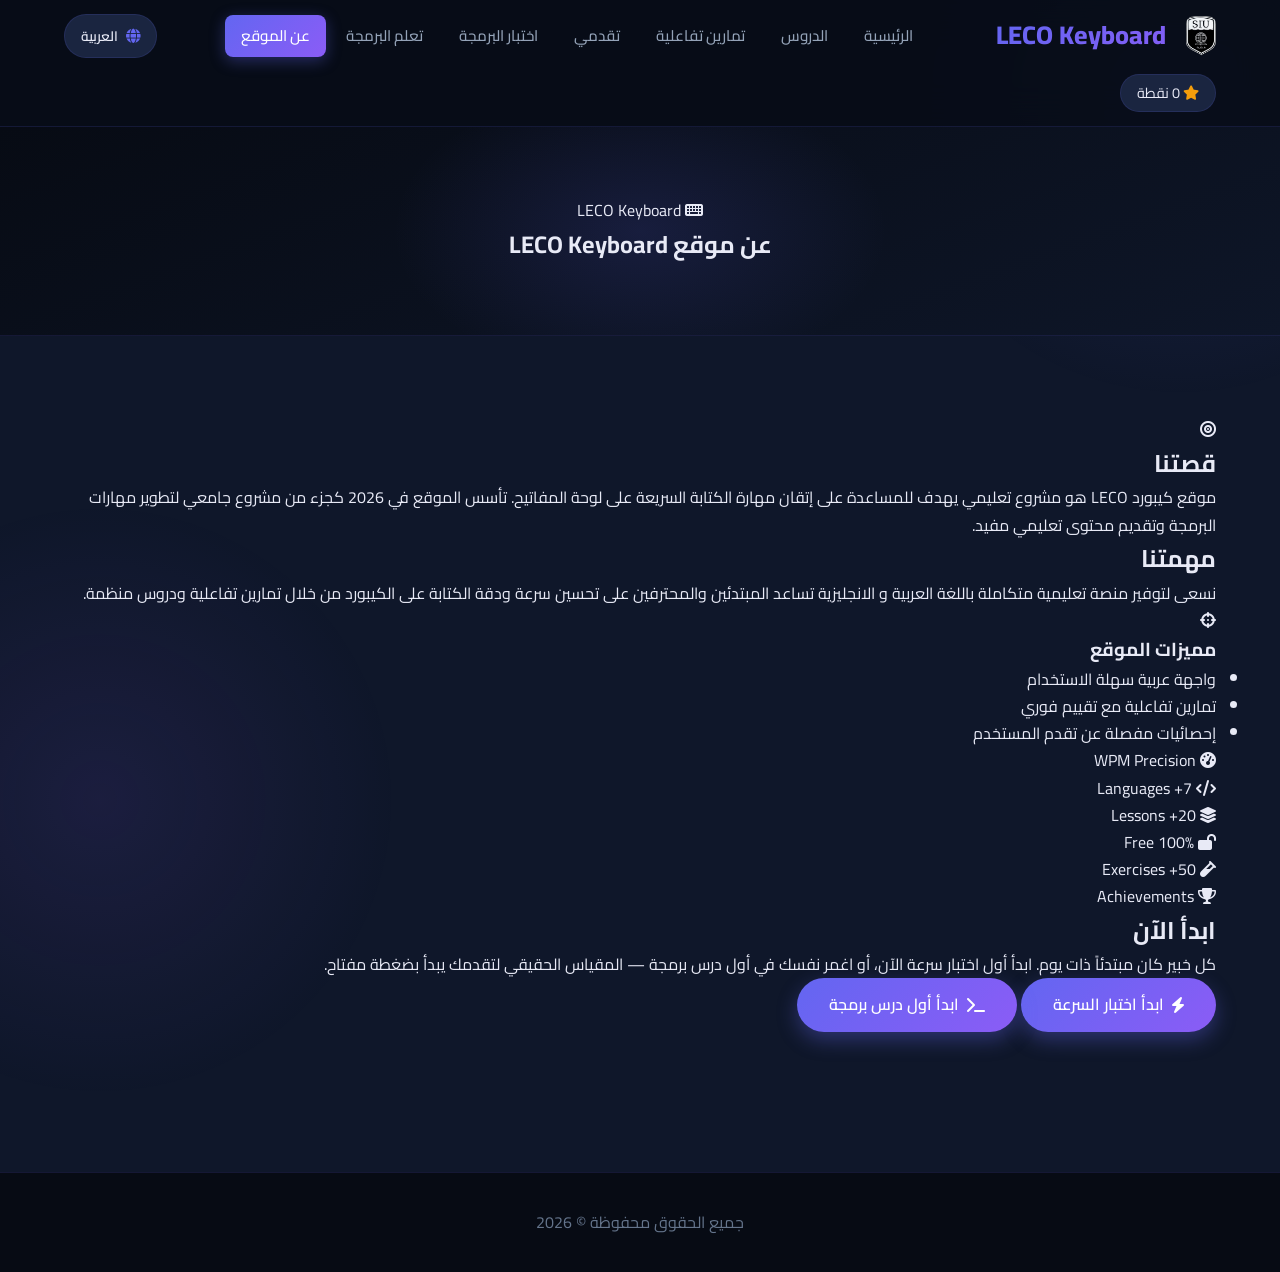
==== commit d339df2a: "Update about.html" ====
--- a/about.html
+++ b/about.html
@@ -26,8 +26,8 @@
                     <li><a href="lessons.html" id="nav-lessons" data-i18n="nav-lessons">الدروس</a></li>
                     <li><a href="exercises.html" id="nav-exercises" data-i18n="nav-exercises">تمارين تفاعلية</a></li>
                     <li><a href="progress.html" id="nav-progress" data-i18n="nav-progress">تقدمي</a></li>
-                    <li><a href="programming.html" id="nav-programming" data-i18n="nav-programming">تعلم البرمجة</a>
-                    </li>
+                    <li><a href="coding-test.html" id="nav-coding" data-i18n="nav-coding">اختبار البرمجة</a></li>
+                    <li><a href="programming.html" id="nav-programming" data-i18n="nav-programming">تعلم البرمجة</a></li>
                     <li><a href="about.html" id="nav-about" data-i18n="nav-about" class="active">عن الموقع</a></li>
                 </ul>
                 <div class="language-selector">
@@ -37,7 +37,7 @@
                     </button>
                 </div>
                 <div class="user-stats" id="userStats">
-                    <span><i class="fas fa-star"></i> <span id="userPoints">0</span> <span
+                    <span><i class="fas fa-star"></i> <span class="user-points-val">0</span> <span
                             data-i18n="points-label">نقطة</span></span>
                 </div>
             </div>
@@ -45,92 +45,101 @@
     </header>
 
     <main>
-        <section class="page-header">
+        <!-- ===== HERO HEADLINE ===== -->
+        <section class="page-header about-hero">
             <div class="container">
-                <h2 data-i18n="about-title"> عن موقع LECO Keyboard</h2>
+                <div class="about-hero-badge"><i class="fas fa-keyboard"></i> LECO Keyboard</div>
+                <h1 class="about-main-headline" data-i18n="about-title">حيث تلتقي سرعة الكتابة بعقلية المبرمج</h1>
             </div>
         </section>
 
         <section class="about-content">
             <div class="container">
-                <div class="about-text">
-                    <h3 data-i18n="about-story-title">قصتنا</h3>
-                    <p data-i18n="about-story-desc">موقع كيبورد LECO هو مشروع تعليمي يهدف للمساعدة على إتقان مهارة
-                        الكتابة السريعة على لوحة المفاتيح. تأسس الموقع في 2026 كجزء من مشروع جامعي لتطوير مهارات البرمجة
-                        وتقديم محتوى تعليمي مفيد.</p>
-
-                    <h3 data-i18n="about-mission-title">مهمتنا</h3>
-                    <p data-i18n="about-mission-desc">نسعى لتوفير منصة تعليمية متكاملة باللغة العربية و الانجليزية تساعد
-                        المبتدئين والمحترفين على تحسين سرعة ودقة الكتابة على الكيبورد من خلال تمارين تفاعلية ودروس
-                        منظمة.</p>
-
-                    <h3 data-i18n="about-features-title">مميزات الموقع</h3>
-                    <ul class="features-list">
-                        <li data-i18n="about-feat-1"><i class="fas fa-check-circle"></i> واجهة عربية سهلة الاستخدام</li>
-                        <li data-i18n="about-feat-2"><i class="fas fa-check-circle"></i> تمارين تفاعلية مع تقييم فوري
-                        </li>
-                        <li data-i18n="about-feat-3"><i class="fas fa-check-circle"></i> إحصائيات مفصلة عن تقدم المستخدم
-                        </li>
-                        <li data-i18n="about-feat-4"><i class="fas fa-check-circle"></i> نظام مكافآت وإنجازات لتحفيز
-                            المتعلمين</li>
-                        <li data-i18n="about-feat-5"><i class="fas fa-check-circle"></i> محتوى مجاني بالكامل</li>
-                    </ul>
+                <!-- ===== MISSION ===== -->
+                <div class="about-mission-block">
+                    <div class="about-mission-icon"><i class="fas fa-bullseye"></i></div>
+                    <div>
+                        <h2 class="about-section-title" data-i18n="about-story-title">مهمتنا</h2>
+                        <p class="about-mission-text" data-i18n="about-story-desc">في LECO Keyboard، نؤمن بأن كل سطر برمجي عظيم يبدأ بإتقان لوحة المفاتيح.</p>
+                    </div>
                 </div>
 
-                <div class="team-grid">
-                    <!-- الأعضاء الموجودين -->
+                <!-- ===== WHY LECO ===== -->
+                <div class="about-why-block">
+                    <h2 class="about-section-title about-why-title" data-i18n="about-mission-title">لماذا LECO؟</h2>
+                    <p class="about-why-desc" data-i18n="about-mission-desc">نُدرك أن الطلاب والمبرمجين المبتدئين يحتاجون إلى أكثر من مجرد تمارين — يحتاجون إلى أدوات قياس موثوقة وتغذية راجعة فورية. لهذا بنينا LECO على ثلاثة ركائز تقنية لا تُتنازل عنها:</p>
+                </div>
 
-                    <div class="team-member">
-
-                        <h4>محمد احمد البشير</h4>
-                        <p data-i18n="role-ux">مصمم تجربة المستخدم</p>
-                        <div class="social-links">
-
-                        </div>
-                    </div>
-                    <div class="team-member">
-
-                        <h4>باسل احمد العجب</h4>
-                        <p data-i18n="role-dev">مطور الواجهات الأمامية</p>
-                        <div class="social-links">
-
-                        </div>
+                <!-- ===== 3 KEY PILLARS ===== -->
+                <div class="about-pillars-grid">
+                    <div class="about-pillar-card">
+                        <div class="pillar-icon pillar-icon--accuracy"><i class="fas fa-crosshairs"></i></div>
+                        <h3 class="pillar-title" data-i18n="about-features-title">ركائزنا التقنية</h3>
+                        <ul class="pillar-list">
+                            <li class="pillar-item" data-i18n="about-feat-1">
+                                <span class="pillar-num">01</span>
+                                <span>دقة الحسابات: نقيس سرعتك بوحدة WPM مع حساب دقيق لمعدل الخطأ وصافي الكلمات الصحيحة.</span>
+                            </li>
+                            <li class="pillar-item" data-i18n="about-feat-2">
+                                <span class="pillar-num">02</span>
+                                <span>المنهجية التعليمية: مسار تعليمي متدرج — من الصف الأساسي للكيبورد حتى كتابة أكواد Python وJava.</span>
+                            </li>
+                            <li class="pillar-item" data-i18n="about-feat-3">
+                                <span class="pillar-num">03</span>
+                                <span>تجربة مستخدم سلسة: واجهة ثنائية اللغة، تصميم داكن يُريح العينين، ومؤشرات تقدم مرئية.</span>
+                            </li>
+                        </ul>
                     </div>
 
-                    <div class="team-member">
-
-                        <h4>ماجد خالد</h4>
-                        <p data-i18n="role-content">مطور المحتوى التعليمي</p>
-                        <div class="social-links">
-
+                    <div class="about-stats-sidebar">
+                        <div class="about-stat-chip">
+                            <i class="fas fa-tachometer-alt"></i>
+                            <span data-i18n="about-stat-wpm">WPM Precision</span>
                         </div>
-                    </div>
-
-                    <div class="team-member">
-
-                        <h4>احمد علي عثمان</h4>
-                        <p data-i18n="role-content">مطور المحتوى التعليمي</p>
-                        <div class="social-links">
-
+                        <div class="about-stat-chip">
+                            <i class="fas fa-code"></i>
+                            <span data-i18n="about-stat-langs">7+ Languages</span>
                         </div>
-                    </div>
-
-                    <div class="team-member">
-
-                        <h4>رذاذ معاوية</h4>
-                        <p data-i18n="role-ux">مصمم تجربة المستخدم</p>
-                        <div class="social-links">
-
+                        <div class="about-stat-chip">
+                            <i class="fas fa-layer-group"></i>
+                            <span data-i18n="about-stat-lessons-count">20+ Lessons</span>
+                        </div>
+                        <div class="about-stat-chip">
+                            <i class="fas fa-lock-open"></i>
+                            <span data-i18n="about-stat-free">100% Free</span>
+                        </div>
+                        <div class="about-stat-chip">
+                            <i class="fas fa-vial"></i>
+                            <span data-i18n="about-stat-exercises">50+ Exercises</span>
+                        </div>
+                        <div class="about-stat-chip">
+                            <i class="fas fa-trophy"></i>
+                            <span data-i18n="about-stat-achievements">Achievements</span>
                         </div>
                     </div>
                 </div>
+
+                <!-- ===== CTA ===== -->
+                <div class="about-cta-block">
+                    <h2 class="about-cta-headline" data-i18n="about-cta-title">ابدأ الآن</h2>
+                    <p class="about-cta-text" data-i18n="about-cta-desc">كل خبير كان مبتدئاً ذات يوم. ابدأ أول اختبار سرعة الآن، أو اغمر نفسك في أول درس برمجة — المقياس الحقيقي لتقدمك يبدأ بضغطة مفتاح.</p>
+                    <div class="about-cta-btns">
+                        <a href="exercises.html" class="btn btn-primary about-cta-primary" id="about-cta-speed">
+                            <i class="fas fa-bolt"></i>
+                            <span data-i18n="about-cta-btn">ابدأ اختبار السرعة</span>
+                        </a>
+                        <a href="programming.html" class="btn btn-secondary about-cta-secondary" id="about-cta-coding">
+                            <i class="fas fa-terminal"></i>
+                            <span data-i18n="about-cta-btn2">ابدأ أول درس برمجة</span>
+                        </a>
+                    </div>
             </div>
         </section>
     </main>
 
-    <footer>
+    <footer data-i18n="footer-rights">
         <div class="container">
-            <p>جميع الحقوق محفوظة &copy; 2026 - موقع تعليم الكتابة السريعة</p>
+            <p>© 2026 محمد أحمد البشير — بكل فخر، نسخر شغفنا لنرتقي بمجتمع المبرمجين إلى آفاقٍ جديدة. جميع الحقوق محفوظة.</p>
         </div>
     </footer>
 
--- a/style.css
+++ b/style.css
@@ -1,704 +1,825 @@
-/* ==================== المتغيرات والإعدادات الأساسية ==================== */
+/* ======================================================
+   LECO Keyboard — Dark Premium Theme
+   Color Palette: Deep Navy + Indigo + Violet Accents
+   ====================================================== */
+
+@import url('https://fonts.googleapis.com/css2?family=Cairo:wght@300;400;500;600;700;800&family=Outfit:wght@300;400;500;600;700&display=swap');
+
 :root {
-    --primary-color: #667eea;
-    --primary-dark: #5a67d8;
-    --secondary-color: #764ba2;
-    --success-color: #48bb78;
-    --warning-color: #fbbf24;
-    --error-color: #fc8181;
-    --dark-bg: #2d3748;
-    --light-bg: #f7fafc;
-    --text-dark: #333;
-    --text-light: #718096;
-    --white: #ffffff;
-    --shadow: 0 5px 15px rgba(0, 0, 0, 0.1);
-    --shadow-hover: 0 10px 30px rgba(0, 0, 0, 0.15);
-}
-
-* {
-    margin: 0;
-    padding: 0;
+    /* Core Colors */
+    --primary:       #6366f1;   /* Indigo */
+    --primary-dim:   #4f46e5;
+    --secondary:     #8b5cf6;   /* Violet */
+    --accent:        #a78bfa;   /* Light Violet */
+    --success:       #10b981;
+    --warning:       #f59e0b;
+    --danger:        #ef4444;
+
+    /* Background Layers */
+    --bg-base:       #070b14;   /* Deepest background */
+    --bg-surface:    #0f172a;   /* Page background */
+    --bg-card:       #1a2540;   /* Card background */
+    --bg-elevated:   #1e2d4a;   /* Elevated / hover state */
+    --bg-input:      #141e33;   /* Input fields */
+
+    /* Text */
+    --text-primary:  #e8eaf6;
+    --text-secondary:#94a3b8;
+    --text-muted:    #64748b;
+
+    /* Borders & Dividers */
+    --border:        rgba(99, 102, 241, 0.15);
+    --border-strong: rgba(99, 102, 241, 0.4);
+    --border-glow:   rgba(99, 102, 241, 0.6);
+
+    /* Effects */
+    --shadow-sm:     0 2px 8px rgba(0,0,0,0.4);
+    --shadow-md:     0 8px 24px rgba(0,0,0,0.5);
+    --shadow-lg:     0 20px 50px rgba(0,0,0,0.6);
+    --shadow-glow:   0 0 30px rgba(99,102,241,0.25);
+    --glass:         rgba(99,102,241,0.06);
+
+    /* Radii */
+    --radius-sm:     8px;
+    --radius-md:     14px;
+    --radius-lg:     20px;
+    --radius-xl:     28px;
+}
+
+/* ==================== RESET ==================== */
+*, *::before, *::after {
+    margin: 0; padding: 0;
     box-sizing: border-box;
 }
 
+html { scroll-behavior: smooth; }
+
 body {
-    font-family: 'Cairo', sans-serif;
-    line-height: 1.6;
-    color: var(--text-dark);
-    background-color: #f4f4f4;
+    font-family: 'Cairo', 'Outfit', sans-serif;
+    background-color: var(--bg-surface);
+    color: var(--text-primary);
+    line-height: 1.7;
+    overflow-x: hidden;
+}
+
+/* Decorative gradient blobs */
+body::before {
+    content: '';
+    position: fixed;
+    top: -200px; right: -200px;
+    width: 600px; height: 600px;
+    background: radial-gradient(circle, rgba(99,102,241,0.12), transparent 70%);
+    pointer-events: none; z-index: 0;
+}
+body::after {
+    content: '';
+    position: fixed;
+    bottom: -200px; left: -200px;
+    width: 600px; height: 600px;
+    background: radial-gradient(circle, rgba(139,92,246,0.1), transparent 70%);
+    pointer-events: none; z-index: 0;
 }
 
 .container {
     max-width: 1200px;
     margin: 0 auto;
-    padding: 0 20px;
-}
-
-/* ==================== شريط التنقل ==================== */
+    padding: 0 24px;
+    position: relative; z-index: 1;
+}
+
+/* ==================== SCROLLBAR ==================== */
+::-webkit-scrollbar { width: 6px; }
+::-webkit-scrollbar-track { background: var(--bg-base); }
+::-webkit-scrollbar-thumb { background: var(--primary); border-radius: 3px; }
+
+/* ==================== NAVBAR ==================== */
 .navbar {
-    background: linear-gradient(135deg, var(--primary-color) 0%, var(--secondary-color) 100%);
-    color: var(--white);
-    padding: 1rem 0;
-    box-shadow: var(--shadow);
-    position: sticky;
-    top: 0;
-    z-index: 1000;
+    background: rgba(7, 11, 20, 0.85);
+    backdrop-filter: blur(20px);
+    -webkit-backdrop-filter: blur(20px);
+    border-bottom: 1px solid var(--border);
+    padding: 14px 0;
+    position: sticky; top: 0; z-index: 1000;
 }
 
 .navbar .container {
     display: flex;
     justify-content: space-between;
     align-items: center;
+    gap: 16px;
     flex-wrap: wrap;
 }
 
 .logo {
-    font-size: 1.8rem;
-    font-weight: 700;
+    font-size: 1.6rem;
+    font-weight: 800;
     display: flex;
     align-items: center;
     gap: 10px;
-}
-
-.logo i {
-    font-size: 2rem;
-}
+    text-decoration: none;
+    background: linear-gradient(135deg, var(--primary), var(--secondary));
+    -webkit-background-clip: text; background-clip: text;
+    -webkit-text-fill-color: transparent;
+}
+
+.logo i { font-size: 2rem; }
+.logo span { -webkit-text-fill-color: transparent; }
+.logo img { border-radius: 8px; }
 
 .nav-menu {
     display: flex;
     list-style: none;
-    gap: 0.5rem;
+    gap: 4px;
     flex-wrap: wrap;
 }
 
 .nav-menu li a {
-    color: var(--white);
+    color: var(--text-secondary);
     text-decoration: none;
-    padding: 0.5rem 1rem;
-    border-radius: 5px;
-    transition: background-color 0.3s;
-    display: flex;
-    align-items: center;
-    gap: 5px;
+    padding: 8px 16px;
+    border-radius: var(--radius-sm);
+    transition: all 0.25s ease;
+    display: flex;
+    align-items: center;
+    gap: 6px;
+    font-weight: 500;
+    font-size: 0.95rem;
 }
 
 .nav-menu li a:hover,
 .nav-menu li a.active {
-    background-color: rgba(255, 255, 255, 0.2);
-}
-
-/* ==================== محدد اللغة ==================== */
-.language-selector {
-    margin-right: 20px;
-}
-
-.lang-select {
-    padding: 8px 15px;
-    border-radius: 20px;
-    border: 2px solid var(--white);
-    background: transparent;
-    color: var(--white);
+    background: linear-gradient(135deg, var(--primary), var(--secondary));
+    color: white;
+    box-shadow: 0 4px 15px rgba(99,102,241,0.35);
+}
+
+/* Mobile menu toggle */
+.menu-toggle {
+    display: none;
+    background: var(--bg-card);
+    border: 1px solid var(--border);
+    color: var(--text-primary);
+    font-size: 1.3rem;
+    cursor: pointer;
+    z-index: 1001;
+    padding: 8px 12px;
+    border-radius: var(--radius-sm);
+    transition: all 0.2s;
+}
+.menu-toggle:hover { border-color: var(--primary); color: var(--primary); }
+
+/* Language Selector */
+.language-selector { 
+    display: flex;
+    align-items: center;
+}
+
+.lang-toggle-btn {
+    padding: 8px 16px;
+    border-radius: 50px;
+    border: 1px solid var(--border);
+    background: var(--bg-card);
+    color: var(--text-primary);
     font-family: 'Cairo', sans-serif;
+    font-size: 0.85rem;
+    font-weight: 600;
     cursor: pointer;
-    outline: none;
-    transition: all 0.3s;
-}
-
-.lang-select:hover {
-    background: rgba(255, 255, 255, 0.1);
-}
-
-.lang-select option {
-    background: var(--primary-color);
-    color: var(--white);
-}
-
+    display: flex;
+    align-items: center;
+    gap: 8px;
+    transition: all 0.25s;
+    white-space: nowrap;
+}
+
+.lang-toggle-btn i {
+    font-size: 0.9rem;
+    color: var(--primary);
+}
+
+.lang-toggle-btn:hover {
+    border-color: var(--primary);
+    background: var(--bg-elevated);
+    box-shadow: 0 4px 12px rgba(99,102,241,0.2);
+    transform: translateY(-1px);
+}
+
+.lang-toggle-btn:active {
+    transform: translateY(0);
+}
+
+/* User Stats */
 .user-stats {
-    background: rgba(255, 255, 255, 0.2);
-    padding: 0.5rem 1rem;
-    border-radius: 20px;
+    background: var(--bg-card);
+    border: 1px solid var(--border);
+    padding: 6px 16px;
+    border-radius: 50px;
     font-size: 0.9rem;
-}
-
-.user-stats i {
-    color: var(--warning-color);
-}
-
-/* ==================== قسم البطل ==================== */
+    display: flex;
+    align-items: center;
+    gap: 6px;
+}
+.user-stats i { color: var(--warning); }
+
+#mobileUserStats { display: none !important; }
+
+/* ==================== HERO ==================== */
 .hero {
-    background: linear-gradient(rgba(0, 0, 0, 0.5), rgba(0, 0, 0, 0.5)), 
-                url('https://via.placeholder.com/1920x600');
-    background-size: cover;
-    background-position: center;
-    color: var(--white);
+    position: relative;
+    background: linear-gradient(160deg, var(--bg-base) 0%, #0e1628 50%, #0f172a 100%);
     text-align: center;
-    padding: 100px 0;
+    padding: 110px 0 80px;
+    overflow: hidden;
+}
+
+.hero::before {
+    content: '';
+    position: absolute;
+    top: 50%; left: 50%;
+    transform: translate(-50%, -50%);
+    width: 700px; height: 700px;
+    background: radial-gradient(circle, rgba(99,102,241,0.18), transparent 60%);
+    border-radius: 50%;
+    pointer-events: none;
 }
 
 .hero h2 {
-    font-size: 3rem;
+    font-size: clamp(2rem, 5vw, 3.5rem);
+    font-weight: 800;
     margin-bottom: 1rem;
-    animation: fadeInUp 1s ease;
+    background: linear-gradient(135deg, #ffffff, var(--accent));
+    -webkit-background-clip: text; background-clip: text;
+    -webkit-text-fill-color: transparent;
+    animation: fadeInUp 0.8s ease both;
 }
 
 .hero p {
-    font-size: 1.2rem;
-    margin-bottom: 2rem;
-    animation: fadeInUp 1s ease 0.3s both;
-}
-
+    font-size: 1.15rem;
+    color: var(--text-secondary);
+    margin-bottom: 2.5rem;
+    max-width: 600px;
+    margin-left: auto;
+    margin-right: auto;
+    animation: fadeInUp 0.8s ease 0.2s both;
+}
+
+/* ==================== BUTTONS ==================== */
 .btn {
-    display: inline-block;
-    background: var(--primary-color);
-    color: var(--white);
-    padding: 12px 30px;
+    display: inline-flex;
+    align-items: center;
+    gap: 8px;
+    background: linear-gradient(135deg, var(--primary), var(--secondary));
+    color: white;
+    padding: 13px 32px;
     border: none;
-    border-radius: 25px;
-    font-size: 1.1rem;
+    border-radius: 50px;
+    font-size: 1rem;
+    font-weight: 600;
     cursor: pointer;
-    transition: transform 0.3s, box-shadow 0.3s;
-    animation: fadeInUp 1s ease 0.6s both;
+    transition: all 0.3s cubic-bezier(0.4, 0, 0.2, 1);
     text-decoration: none;
     font-family: 'Cairo', sans-serif;
+    box-shadow: 0 8px 20px rgba(99,102,241,0.35);
+    animation: fadeInUp 0.8s ease 0.4s both;
+    position: relative; z-index: 1;
 }
 
 .btn:hover {
     transform: translateY(-3px);
-    box-shadow: 0 5px 15px rgba(102, 126, 234, 0.4);
-}
-
-/* ==================== اختبار السرعة في الصفحة الرئيسية ==================== */
+    box-shadow: 0 15px 35px rgba(99,102,241,0.5);
+    filter: brightness(1.1);
+}
+.btn:active { transform: translateY(-1px); }
+
+/* ==================== TYPING SPEED TEST (HERO) ==================== */
 .typing-speed-test {
-    background: rgba(255, 255, 255, 0.1);
-    backdrop-filter: blur(10px);
-    border-radius: 15px;
-    padding: 30px;
-    margin-top: 40px;
-    animation: fadeInUp 1s ease 0.9s both;
+    background: var(--glass);
+    backdrop-filter: blur(16px);
+    -webkit-backdrop-filter: blur(16px);
+    border: 1px solid var(--border);
+    border-radius: var(--radius-xl);
+    padding: 40px;
+    margin-top: 50px;
+    box-shadow: var(--shadow-lg), var(--shadow-glow);
+    animation: fadeInUp 0.8s ease 0.6s both;
 }
 
 .typing-speed-test h3 {
-    font-size: 1.8rem;
+    font-size: 1.6rem;
+    font-weight: 700;
     margin-bottom: 20px;
-}
-
-.test-container {
-    max-width: 600px;
-    margin: 0 auto;
-}
+    color: var(--text-primary);
+}
+
+.test-container { max-width: 640px; margin: 0 auto; }
 
 .test-text {
-    font-size: 1.5rem;
-    padding: 20px;
-    background: rgba(255, 255, 255, 0.2);
-    border-radius: 10px;
-    margin-bottom: 20px;
-    direction: ltr;
-}
-
-.test-text[lang="ar"] {
-    direction: rtl;
-    font-size: 1.8rem;
-}
-
-.test-text[lang="en"] {
-    direction: ltr;
-    font-family: 'Courier New', monospace;
-}
-
-#userInput {
-    width: 100%;
-    padding: 15px;
-    font-size: 1.2rem;
-    border: 2px solid var(--white);
-    background: transparent;
-    color: var(--white);
-    border-radius: 10px;
-    margin: 20px 0;
-    font-family: 'Cairo', monospace;
-}
-
-#userInput:focus {
-    outline: none;
-    border-color: var(--primary-color);
-}
-
-.test-stats {
-    display: flex;
-    justify-content: space-around;
-    margin: 20px 0;
-    font-size: 1.1rem;
-}
-
-.test-stats span {
-    display: flex;
-    align-items: center;
-    gap: 5px;
-}
-
-.test-stats i {
-    color: var(--warning-color);
-}
-
-/* ==================== تنسيقات اختبار السرعة - ضيفه هنا ==================== */
-/* ==================== تنسيقات اختبار السرعة ==================== */
-.typing-speed-test {
-    background: rgba(255, 255, 255, 0.1);
-    backdrop-filter: blur(10px);
-    border-radius: 15px;
-    padding: 30px;
-    margin-top: 40px;
-}
-
-.typing-speed-test h3 {
-    font-size: 1.8rem;
-    margin-bottom: 20px;
-    color: white;  /* النص الرئيسي أبيض */
-    text-shadow: 0 2px 4px rgba(0,0,0,0.3); /* ظل خفيف */
-}
-
-.test-container {
-    max-width: 600px;
-    margin: 0 auto;
-}
-
-.test-text {
-    font-size: 1.5rem;
-    padding: 20px;
-    background: rgba(255, 255, 255, 0.2);
-    border-radius: 10px;
+    font-size: 1.4rem;
+    padding: 20px 24px;
+    background: var(--bg-input);
+    border: 1px solid var(--border);
+    border-radius: var(--radius-md);
     margin-bottom: 20px;
     direction: rtl;
     text-align: center;
-    color: white;  /* النص أبيض */
+    color: var(--text-primary);
     font-weight: 500;
-}
+    line-height: 1.7;
+}
+
+.test-text[lang="en"] { direction: ltr; font-family: 'Courier New', monospace; }
 
 .test-stats {
     display: flex;
     justify-content: space-around;
-    margin: 20px 0;
+    margin: 18px 0;
+    font-size: 1rem;
+    flex-wrap: wrap;
+    gap: 12px;
+}
+
+.test-stats span {
+    display: flex;
+    align-items: center;
+    gap: 6px;
+    background: var(--bg-card);
+    border: 1px solid var(--border);
+    padding: 8px 18px;
+    border-radius: 50px;
+    color: var(--text-secondary);
+}
+
+.test-stats i { color: var(--warning); }
+
+#timer, #speed, #accuracy {
+    font-weight: 700;
+    font-size: 1.2rem;
+    color: var(--accent);
+}
+
+#testInput, #userInput {
+    width: 100%;
+    padding: 15px 20px;
     font-size: 1.1rem;
-    color: white;  /* النص أبيض */
-    flex-wrap: wrap;
-    gap: 10px;
-}
-
-.test-stats span {
-    display: flex;
-    align-items: center;
-    gap: 5px;
-    color: white;  /* النص أبيض */
-}
-
-.test-stats i {
-    color: #fbbf24;  /* لون الأيقونات أصفر */
-}
-
-#timer, #speed, #accuracy {
-    font-weight: bold;
-    font-size: 1.3rem;
-    color: #fbbf24;  /* الأرقام صفراء */
-    margin-left: 5px;
-}
-
-#testInput {
-    width: 100%;
-    padding: 15px;
-    font-size: 1.2rem;
-    border: 2px solid white;
-    background: rgba(255, 255, 255, 0.1);
-    color: white;  /* النص المدخل أبيض */
-    border-radius: 10px;
-    margin: 20px 0;
+    border: 1.5px solid var(--border);
+    background: var(--bg-input);
+    color: var(--text-primary);
+    border-radius: var(--radius-md);
+    margin: 16px 0;
     font-family: 'Cairo', monospace;
     direction: rtl;
-}
-
-#testInput::placeholder {
-    color: rgba(255, 255, 255, 0.7);  /* placeholder رمادي فاتح (مقروء) */
-}
-
-#testInput:focus {
     outline: none;
-    border-color: #667eea;
-    box-shadow: 0 0 0 3px rgba(102, 126, 234, 0.3);
-}
-
-#testInput:disabled {
-    opacity: 0.5;
-    cursor: not-allowed;
-}
+    transition: all 0.25s;
+}
+#testInput:focus, #userInput:focus {
+    border-color: var(--primary);
+    box-shadow: 0 0 0 3px rgba(99,102,241,0.2);
+}
+#testInput::placeholder, #userInput::placeholder {
+    color: var(--text-muted);
+}
+#testInput:disabled { opacity: 0.4; cursor: not-allowed; }
 
 #startTest {
-    margin-top: 20px;
+    display: block;
+    margin: 20px auto 0;
     width: 100%;
-    max-width: 300px;
-    background: #667eea;
+    max-width: 280px;
+    background: linear-gradient(135deg, var(--primary), var(--secondary));
     color: white;
-    font-weight: bold;
+    font-weight: 700;
+    font-size: 1.05rem;
+    font-family: 'Cairo', sans-serif;
+    padding: 14px 30px;
+    border-radius: 50px;
     border: none;
-    transition: all 0.3s;
-}
-
+    transition: all 0.3s cubic-bezier(0.4, 0, 0.2, 1);
+    box-shadow: 0 10px 25px rgba(99,102,241,0.4);
+    cursor: pointer;
+}
 #startTest:hover {
-    background: #5a67d8;
-    transform: translateY(-2px);
-    box-shadow: 0 5px 15px rgba(102, 126, 234, 0.4);
-}
-
-/* ==================== قسم المميزات ==================== */
-.features {
-    padding: 80px 0;
-}
+    transform: translateY(-3px) scale(1.02);
+    box-shadow: 0 18px 40px rgba(99,102,241,0.55);
+}
+#startTest:active { transform: translateY(-1px) scale(0.99); }
+
+/* ==================== FEATURES SECTION ==================== */
+.features { padding: 90px 0; background: var(--bg-base); }
 
 .section-title {
     text-align: center;
-    font-size: 2.5rem;
-    color: var(--primary-color);
-    margin-bottom: 50px;
-    position: relative;
+    font-size: clamp(1.8rem, 3vw, 2.5rem);
+    font-weight: 800;
+    margin-bottom: 14px;
+    background: linear-gradient(135deg, var(--text-primary), var(--accent));
+    -webkit-background-clip: text; background-clip: text;
+    -webkit-text-fill-color: transparent;
+}
+
+.section-subtitle {
+    text-align: center;
+    color: var(--text-muted);
+    margin-bottom: 60px;
+    font-size: 1.05rem;
 }
 
 .section-title:after {
     content: '';
     display: block;
-    width: 80px;
-    height: 4px;
-    background: linear-gradient(135deg, var(--primary-color), var(--secondary-color));
-    margin: 20px auto;
+    width: 60px; height: 3px;
+    background: linear-gradient(135deg, var(--primary), var(--secondary));
+    margin: 16px auto 0;
     border-radius: 2px;
 }
 
 .features-grid {
     display: grid;
-    grid-template-columns: repeat(auto-fit, minmax(250px, 1fr));
-    gap: 30px;
+    grid-template-columns: repeat(auto-fit, minmax(240px, 1fr));
+    gap: 28px;
 }
 
 .feature-card {
-    background: var(--white);
-    padding: 40px 30px;
-    border-radius: 10px;
+    background: var(--bg-card);
+    padding: 36px 28px;
+    border-radius: var(--radius-lg);
     text-align: center;
-    box-shadow: var(--shadow);
-    transition: transform 0.3s, box-shadow 0.3s;
+    border: 1px solid var(--border);
+    transition: all 0.4s cubic-bezier(0.175, 0.885, 0.32, 1.275);
+    position: relative;
+    overflow: hidden;
+}
+
+.feature-card::before {
+    content: '';
+    position: absolute;
+    top: 0; left: 0; right: 0; height: 3px;
+    background: linear-gradient(90deg, var(--primary), var(--secondary));
+    opacity: 0;
+    transition: opacity 0.3s;
 }
 
 .feature-card:hover {
     transform: translateY(-10px);
-    box-shadow: var(--shadow-hover);
+    border-color: var(--border-strong);
+    box-shadow: var(--shadow-md), var(--shadow-glow);
+}
+
+.feature-card:hover::before { opacity: 1; }
+
+.feature-card .feature-icon {
+    width: 70px; height: 70px;
+    margin: 0 auto 20px;
+    background: linear-gradient(135deg, rgba(99,102,241,0.2), rgba(139,92,246,0.2));
+    border-radius: var(--radius-md);
+    display: flex;
+    align-items: center;
+    justify-content: center;
+    border: 1px solid var(--border);
 }
 
 .feature-card i {
-    font-size: 3rem;
-    color: var(--primary-color);
-    margin-bottom: 1rem;
+    font-size: 2.2rem;
+    background: linear-gradient(135deg, var(--primary), var(--secondary));
+    -webkit-background-clip: text; background-clip: text;
+    -webkit-text-fill-color: transparent;
 }
 
 .feature-card h3 {
-    color: var(--primary-color);
-    margin-bottom: 1rem;
-    font-size: 1.4rem;
-}
-
-.feature-card p {
-    color: var(--text-light);
-}
-
-/* ==================== لوحة المفاتيح ==================== */
-/* ==================== تنسيقات لوحة المفاتيح ==================== */
-.keyboard-layout {
-    padding: 60px 0;
-    background: #f7fafc;
-}
-
+    color: var(--text-primary);
+    margin-bottom: 10px;
+    font-size: 1.2rem;
+    font-weight: 700;
+}
+
+.feature-card p { color: var(--text-secondary); font-size: 0.95rem; }
+
+/* ==================== KEYBOARD SECTION ==================== */
+.keyboard-layout { padding: 80px 0; }
+
+/* Keyboard Diagram (Static) */
 .keyboard-diagram {
-    background: #2d3748;
-    padding: 30px;
-    border-radius: 15px;
-    margin: 30px 0;
-    direction: ltr;
-    overflow-x: auto;
-    box-shadow: 0 10px 30px rgba(0, 0, 0, 0.2);
-}
-
+    background: linear-gradient(160deg, #0b1220 0%, #111827 100%);
+    padding: 32px 24px;
+    border-radius: var(--radius-xl);
+    margin: 40px auto;
+    max-width: 850px;
+    display: flex;
+    flex-direction: column;
+    align-items: center;
+}
+
+/* Virtual Keyboard (Interactive) */
+.virtual-keyboard {
+    background: linear-gradient(160deg, #0b1220 0%, #111827 100%);
+    padding: 28px 20px;
+    border-radius: var(--radius-xl);
+    margin: 30px auto;
+    max-width: 850px;
+    display: flex;
+    flex-direction: column;
+    align-items: center;
+}
+
+/* Keyboard Row */
 .keyboard-row {
     display: flex;
     justify-content: center;
-    margin: 5px 0;
-    gap: 5px;
-    flex-wrap: wrap;
-}
-
-.key {
-    width: 50px;
-    height: 50px;
+    margin: 4px 0;
+    gap: 6px;
+    width: 100%;
+}
+
+/* Special Key Widths for Shape */
+.key.wide-tab { width: 66px; }       /* 1.5x */
+.key.wide-caps { width: 77px; }      /* 1.75x */
+.key.wide-shift { width: 100px; }    /* 2.25x */
+.key.wide-backspace { width: 88px; } /* 2x */
+.key.wide-enter { width: 88px; }     /* 2x */
+.key.wide-space { width: 300px; }    /* 6.8x approx */
+
+/* Staggering fixes for rows that don't have special keys yet or to fine tune centering */
+.keyboard-row.row-1 { margin-left: 0; }
+.keyboard-row.row-2 { margin-left: 0; }
+.keyboard-row.row-3 { margin-left: 0; }
+.keyboard-row.row-4 { margin-left: 0; }
+.keyboard-row.row-5 { margin-left: 0; }
+
+/* Base Key */
+.key, .virtual-key {
+    width: 44px;
+    height: 44px;
     display: flex;
     align-items: center;
     justify-content: center;
     border-radius: 8px;
-    font-size: 1.2rem;
-    font-weight: bold;
+    font-size: 0.9rem;
+    font-weight: 600;
+    font-family: 'Outfit', 'Cairo', sans-serif;
+    color: #cbd5e1;
+    background: linear-gradient(160deg, #1e2d4a 0%, #162037 100%);
+    border: 1px solid rgba(99,102,241,0.12);
+    box-shadow:
+        0 4px 0 #070b14,
+        inset 0 1px 0 rgba(255,255,255,0.07);
+    transition: all 0.1s ease;
+    cursor: pointer;
+    user-select: none;
+    position: relative; top: 0;
+}
+
+.key:hover, .virtual-key:hover {
+    color: #fff;
+    border-color: rgba(99,102,241,0.4);
+    background: linear-gradient(160deg, #243357 0%, #1a2845 100%);
+    box-shadow:
+        0 4px 0 #070b14,
+        0 0 12px rgba(99,102,241,0.2),
+        inset 0 1px 0 rgba(255,255,255,0.1);
+    transform: translateY(-1px);
+}
+
+.key:active, .virtual-key.active {
+    top: 3px;
+    box-shadow: 0 1px 0 #070b14;
+    background: linear-gradient(135deg, var(--primary), var(--secondary)) !important;
+    color: white !important;
+    border-color: var(--primary) !important;
+    transform: translateY(0);
+}
+
+/* Finger Color Groups */
+.key.finger-l-pinky  { border-top: 2px solid #ef4444; }
+.key.finger-l-ring   { border-top: 2px solid #f97316; }
+.key.finger-l-middle { border-top: 2px solid #eab308; }
+.key.finger-l-index  { border-top: 2px solid #22c55e; }
+.key.finger-thumb    { border-top: 2px solid #6366f1; }
+.key.finger-r-index  { border-top: 2px solid #14b8a6; }
+.key.finger-r-middle { border-top: 2px solid #3b82f6; }
+.key.finger-r-ring   { border-top: 2px solid #8b5cf6; }
+.key.finger-r-pinky  { border-top: 2px solid #ec4899; }
+
+/* Home row highlight */
+.key[data-key="f"], .key[data-key="j"],
+.virtual-key[data-key="f"], .virtual-key[data-key="j"],
+.key[data-key="أ"], .key[data-key="ب"],
+.virtual-key[data-key="أ"], .virtual-key[data-key="ب"] {
+    border-bottom: 3px solid var(--accent);
+}
+
+/* ==================== FINGER COLOR CODING (dynamic from JS) ==================== */
+/* Colors applied inline by JS - keeping harmony with palette */
+
+.finger-guide {
+    display: flex;
+    justify-content: center;
+    gap: 24px;
+    margin-top: 28px;
+    flex-wrap: wrap;
+    background: var(--bg-card);
+    border: 1px solid var(--border);
+    padding: 16px 24px;
+    border-radius: var(--radius-md);
+}
+
+.guide-item {
+    display: flex;
+    align-items: center;
+    gap: 8px;
+    font-size: 0.9rem;
+    color: var(--text-secondary);
+}
+
+.color-box {
+    width: 22px; height: 22px;
+    border-radius: 5px;
+    flex-shrink: 0;
+}
+
+/* ==================== PAGE HEADER (sub-pages) ==================== */
+.page-header {
+    background: linear-gradient(160deg, var(--bg-base) 0%, #0e1628 100%);
+    border-bottom: 1px solid var(--border);
+    text-align: center;
+    padding: 70px 0;
+    position: relative;
+    overflow: hidden;
+}
+
+.page-header::after {
+    content: '';
+    position: absolute;
+    top: 50%; left: 50%; transform: translate(-50%,-50%);
+    width: 500px; height: 300px;
+    background: radial-gradient(ellipse, rgba(99,102,241,0.15), transparent 70%);
+    pointer-events: none;
+}
+
+.page-header h2 {
+    font-size: clamp(1.8rem, 4vw, 2.8rem);
+    font-weight: 800;
+    background: linear-gradient(135deg, #fff, var(--accent));
+    -webkit-background-clip: text; background-clip: text;
+    -webkit-text-fill-color: transparent;
+    margin-bottom: 10px;
+}
+
+.page-header p { font-size: 1.05rem; color: var(--text-muted); }
+
+/* ==================== LESSONS ==================== */
+.lessons-grid { padding: 70px 0; }
+
+.level-tabs {
+    display: flex;
+    justify-content: center;
+    gap: 10px;
+    margin-bottom: 44px;
+    flex-wrap: wrap;
+}
+
+.level-tab {
+    background: var(--bg-card);
+    border: 1px solid var(--border);
+    color: var(--text-secondary);
+    padding: 10px 28px;
+    border-radius: 50px;
+    font-size: 1rem;
+    font-weight: 600;
+    font-family: 'Cairo', sans-serif;
+    cursor: pointer;
+    transition: all 0.25s ease;
+}
+
+.level-tab:hover {
+    border-color: var(--primary);
+    color: var(--primary);
+}
+
+.level-tab.active {
+    background: linear-gradient(135deg, var(--primary), var(--secondary));
+    border-color: transparent;
     color: white;
-    box-shadow: 0 4px 6px rgba(0, 0, 0, 0.3);
-    transition: all 0.2s;
-    cursor: default;
-}
-
-.key:hover {
-    transform: translateY(-3px);
-    box-shadow: 0 6px 10px rgba(0, 0, 0, 0.4);
-}
-
-/* دليل الألوان */
-.finger-guide {
-    display: flex;
-    justify-content: center;
-    gap: 30px;
-    margin-top: 30px;
+    box-shadow: 0 6px 20px rgba(99,102,241,0.4);
+}
+
+.lesson-card {
+    background: var(--bg-card);
+    border-radius: var(--radius-lg);
+    padding: 28px;
+    margin-bottom: 22px;
+    border: 1px solid var(--border);
+    transition: all 0.35s cubic-bezier(0.175, 0.885, 0.32, 1.275);
+}
+
+.lesson-card:hover {
+    transform: translateY(-6px);
+    border-color: var(--border-strong);
+    box-shadow: var(--shadow-md), 0 0 20px rgba(99,102,241,0.15);
+}
+
+.lesson-header {
+    display: flex;
+    justify-content: space-between;
+    align-items: center;
+    margin-bottom: 14px;
+    padding-bottom: 14px;
+    border-bottom: 1px solid var(--border);
     flex-wrap: wrap;
-    background: white;
-    padding: 20px;
-    border-radius: 10px;
-    box-shadow: 0 5px 15px rgba(0, 0, 0, 0.1);
-}
-
-.guide-item {
-    display: flex;
-    align-items: center;
     gap: 10px;
 }
 
-.color-box {
-    width: 25px;
-    height: 25px;
-    border-radius: 5px;
-}
-
-/* ==================== تنسيقات للشاشات الصغيرة ==================== */
-@media (max-width: 768px) {
-    .key {
-        width: 35px;
-        height: 35px;
-        font-size: 0.9rem;
-    }
-    
-    .finger-guide {
-        gap: 15px;
-    }
-}
-
-@media (max-width: 480px) {
-    .key {
-        width: 25px;
-        height: 25px;
-        font-size: 0.7rem;
-    }
-    
-    .finger-guide {
-        flex-direction: column;
-        align-items: center;
-    }
-}
-
-/* ==================== لوحة المفاتيح الافتراضية ==================== */
-.virtual-keyboard {
-    background: var(--dark-bg);
-    padding: 20px;
-    border-radius: 10px;
-    margin: 30px 0;
-    direction: ltr;
-    overflow-x: auto;
-}
-
-.virtual-key {
-    background: #4a5568;
-    color: var(--white);
-    width: 50px;
-    height: 50px;
-    display: flex;
-    align-items: center;
-    justify-content: center;
-    border-radius: 8px;
-    font-size: 1.2rem;
-    font-weight: bold;
-    box-shadow: 0 4px 6px rgba(0, 0, 0, 0.1);
-    transition: all 0.2s;
-    cursor: pointer;
-}
-
-.virtual-key.active {
-    background: var(--primary-color);
-    transform: scale(1.1);
-    box-shadow: 0 0 20px rgba(102, 126, 234, 0.5);
-}
-
-.virtual-key:hover {
-    background: #718096;
-    transform: translateY(-2px);
-}
-
-.lang-switch {
-    margin: 20px auto;
-    display: block;
-    background: linear-gradient(135deg, var(--success-color) 0%, #38a169 100%);
-}
-
-.lang-switch:hover {
-    transform: translateY(-3px);
-    box-shadow: 0 5px 15px rgba(72, 187, 120, 0.4);
-}
-
-/* ==================== رأس الصفحة ==================== */
-.page-header {
-    background: linear-gradient(135deg, var(--primary-color) 0%, var(--secondary-color) 100%);
-    color: var(--white);
-    text-align: center;
-    padding: 60px 0;
-}
-
-.page-header h2 {
-    font-size: 2.5rem;
-    margin-bottom: 10px;
-}
-
-.page-header p {
-    font-size: 1.1rem;
-    opacity: 0.9;
-}
-
-/* ==================== صفحة من نحن ==================== */
-.about-content {
-    padding: 80px 0;
-}
-
-.about-text {
-    max-width: 800px;
-    margin: 0 auto 50px;
-}
-
-.about-text h3 {
-    color: var(--primary-color);
-    margin: 2rem 0 1rem;
-    font-size: 1.8rem;
-}
-
-.about-text p {
-    color: var(--text-light);
-    line-height: 1.8;
-}
-
-.features-list {
+.lesson-header h3 {
+    color: var(--text-primary);
+    font-size: 1.3rem;
+    font-weight: 700;
+}
+
+.lesson-duration {
+    background: rgba(16, 185, 129, 0.15);
+    color: var(--success);
+    border: 1px solid rgba(16,185,129,0.3);
+    padding: 4px 14px;
+    border-radius: 50px;
+    font-size: 0.85rem;
+    font-weight: 600;
+}
+
+.lesson-description {
+    color: var(--text-secondary);
+    margin-bottom: 14px;
+    line-height: 1.7;
+}
+
+.lesson-content {
+    background: var(--bg-input);
+    border: 1px solid var(--border);
+    padding: 14px;
+    border-radius: var(--radius-sm);
+    margin: 14px 0;
+}
+
+.lesson-exercises li {
+    background: var(--bg-elevated);
+    border: 1px solid var(--border);
+    padding: 8px 14px;
+    margin: 5px 0;
+    border-radius: var(--radius-sm);
+    font-family: 'Courier New', monospace;
+    font-size: 1rem;
+    color: var(--accent);
     list-style: none;
-    padding: 0;
-}
-
-.features-list li {
-    margin: 15px 0;
-    display: flex;
-    align-items: center;
+}
+
+.lesson-footer {
+    display: flex;
+    justify-content: space-between;
+    align-items: center;
+    margin-top: 18px;
+    padding-top: 14px;
+    border-top: 1px solid var(--border);
+    flex-wrap: wrap;
     gap: 10px;
 }
 
-.features-list i {
-    color: var(--success-color);
-    font-size: 1.2rem;
-}
-
-.team-section {
-    margin: 60px 0;
-}
-
-.team-section h3 {
-    text-align: center;
-    color: var(--primary-color);
-    font-size: 2rem;
-    margin-bottom: 40px;
-}
-
-.team-grid {
-    display: grid;
-    grid-template-columns: repeat(auto-fit, minmax(250px, 1fr));
-    gap: 30px;
-}
-
-.team-member {
-    text-align: center;
-    background: var(--white);
-    padding: 30px;
-    border-radius: 10px;
-    box-shadow: var(--shadow);
-}
-
-.team-member img {
-    width: 150px;
-    height: 150px;
-    border-radius: 50%;
-    margin-bottom: 20px;
-    border: 4px solid var(--primary-color);
-}
-
-.team-member h4 {
-    color: var(--primary-color);
-    margin-bottom: 5px;
-}
-
-.team-member p {
-    color: var(--text-light);
-}
-
-.contact-info {
-    text-align: center;
-    margin-top: 60px;
-}
-
-.contact-info h3 {
-    color: var(--primary-color);
-    font-size: 2rem;
-    margin-bottom: 30px;
-}
-
-.contact-methods {
-    display: flex;
-    justify-content: center;
-    gap: 20px;
+.lesson-points {
+    background: rgba(245,158,11,0.15);
+    color: var(--warning);
+    border: 1px solid rgba(245,158,11,0.3);
+    padding: 4px 14px;
+    border-radius: 50px;
+    font-weight: 700;
+    font-size: 0.9rem;
+}
+
+.lesson-btn {
+    background: linear-gradient(135deg, var(--primary), var(--secondary));
+    padding: 9px 24px;
+    box-shadow: 0 5px 15px rgba(99,102,241,0.35);
+}
+
+.lesson-btn:disabled {
+    background: var(--bg-elevated);
+    color: var(--text-muted);
+    cursor: not-allowed;
+    box-shadow: none;
+}
+
+/* ==================== EXERCISES ==================== */
+.typing-exercise { padding: 60px 0; }
+
+.exercise-header {
+    display: flex;
+    justify-content: space-between;
+    align-items: center;
+    margin-bottom: 28px;
     flex-wrap: wrap;
-}
-
-.contact-methods a {
-    color: var(--white);
-    background: var(--primary-color);
-    padding: 10px 25px;
-    border-radius: 25px;
-    text-decoration: none;
-    display: flex;
-    align-items: center;
-    gap: 8px;
-    transition: transform 0.3s;
-}
-
-.contact-methods a:hover {
-    transform: translateY(-3px);
-}
-
-/* ==================== صفحة التمارين ==================== */
-.typing-exercise {
-    padding: 60px 0;
-}
-
-.exercise-header {
-    display: flex;
-    justify-content: space-between;
-    align-items: center;
-    margin-bottom: 30px;
-    flex-wrap: wrap;
-    gap: 20px;
+    gap: 16px;
 }
 
 .exercise-header h3 {
-    font-size: 1.8rem;
-    color: var(--primary-color);
+    font-size: 1.7rem;
+    font-weight: 700;
+    background: linear-gradient(135deg, var(--text-primary), var(--accent));
+    -webkit-background-clip: text; background-clip: text;
+    -webkit-text-fill-color: transparent;
 }
 
 .exercise-controls {
@@ -709,653 +830,684 @@
 
 .exercise-controls select {
     padding: 10px 20px;
-    border: 2px solid var(--primary-color);
-    border-radius: 25px;
+    border: 1px solid var(--border);
+    border-radius: 50px;
     font-family: 'Cairo', sans-serif;
-    font-size: 1rem;
+    font-size: 0.95rem;
     cursor: pointer;
     outline: none;
+    background: var(--bg-card);
+    color: var(--text-primary);
+    transition: all 0.25s;
+}
+.exercise-controls select:hover, .exercise-controls select:focus {
+    border-color: var(--primary);
+    box-shadow: 0 0 0 3px rgba(99,102,241,0.15);
 }
 
 .exercise-area {
-    background: var(--white);
-    padding: 30px;
-    border-radius: 15px;
-    box-shadow: var(--shadow);
-    margin-top: 30px;
+    background: var(--bg-card);
+    border: 1px solid var(--border);
+    padding: 32px;
+    border-radius: var(--radius-lg);
+    box-shadow: var(--shadow-md);
+    margin-top: 28px;
 }
 
 .target-text {
-    font-size: 1.5rem;
+    font-size: 1.4rem;
     line-height: 2;
     padding: 20px;
-    background: var(--light-bg);
-    border-radius: 10px;
+    background: var(--bg-input);
+    border: 1px solid var(--border);
+    border-radius: var(--radius-md);
     margin-bottom: 20px;
     direction: ltr;
     text-align: center;
     font-family: 'Cairo', monospace;
-}
-
-.target-text[lang="ar"] {
-    direction: rtl;
-    font-size: 1.8rem;
-}
-
-.target-text[lang="en"] {
-    direction: ltr;
-    font-family: 'Courier New', monospace;
-}
+    color: var(--text-primary);
+}
+.target-text[lang="ar"] { direction: rtl; font-size: 1.7rem; }
+.target-text[lang="en"] { direction: ltr; font-family: 'Courier New', monospace; }
 
 #typingArea {
     width: 100%;
-    padding: 15px;
-    font-size: 1.2rem;
-    border: 2px solid #e2e8f0;
-    border-radius: 10px;
-    margin: 20px 0;
+    padding: 15px 20px;
+    font-size: 1.1rem;
+    border: 1.5px solid var(--border);
+    border-radius: var(--radius-md);
+    margin: 16px 0;
     resize: none;
     font-family: 'Cairo', monospace;
-}
-
+    background: var(--bg-input);
+    color: var(--text-primary);
+    outline: none;
+    transition: all 0.25s;
+    min-height: 80px;
+}
 #typingArea:focus {
-    outline: none;
-    border-color: var(--primary-color);
-    box-shadow: 0 0 0 3px rgba(102, 126, 234, 0.1);
-}
-
-#typingArea[lang="en"] {
-    direction: ltr;
-    font-family: 'Courier New', monospace;
-}
+    border-color: var(--primary);
+    box-shadow: 0 0 0 3px rgba(99,102,241,0.2);
+}
+#typingArea[lang="en"] { direction: ltr; font-family: 'Courier New', monospace; }
 
 .exercise-stats {
     display: grid;
     grid-template-columns: repeat(auto-fit, minmax(150px, 1fr));
-    gap: 20px;
-    margin: 30px 0;
+    gap: 16px;
+    margin: 28px 0;
 }
 
 .stat-box {
-    background: linear-gradient(135deg, var(--primary-color) 0%, var(--secondary-color) 100%);
-    color: var(--white);
+    background: linear-gradient(135deg, rgba(99,102,241,0.15), rgba(139,92,246,0.15));
+    border: 1px solid var(--border-strong);
     padding: 20px;
-    border-radius: 10px;
+    border-radius: var(--radius-md);
     text-align: center;
-    box-shadow: var(--shadow);
-}
-
+}
 .stat-label {
     display: block;
-    font-size: 0.9rem;
-    opacity: 0.9;
-    margin-bottom: 5px;
-}
-
+    font-size: 0.85rem;
+    color: var(--text-muted);
+    margin-bottom: 6px;
+}
 .stat-value {
     display: block;
     font-size: 2rem;
-    font-weight: bold;
-}
-
+    font-weight: 800;
+    background: linear-gradient(135deg, var(--primary), var(--accent));
+    -webkit-background-clip: text; background-clip: text;
+    -webkit-text-fill-color: transparent;
+}
 .stat-unit {
     font-size: 0.8rem;
-    opacity: 0.8;
-}
-
-/* ==================== نتائج التمرين ==================== */
+    color: var(--text-muted);
+}
+
+/* ==================== EXERCISE RESULTS ==================== */
 .exercise-results {
-    background: var(--white);
-    padding: 30px;
-    border-radius: 15px;
-    margin-top: 30px;
+    background: var(--bg-card);
+    border: 1px solid var(--border-strong);
+    padding: 32px;
+    border-radius: var(--radius-lg);
+    margin-top: 28px;
     text-align: center;
     animation: slideIn 0.5s ease;
-}
-
-@keyframes slideIn {
-    from {
-        opacity: 0;
-        transform: translateY(30px);
-    }
-    to {
-        opacity: 1;
-        transform: translateY(0);
-    }
+    box-shadow: var(--shadow-glow);
 }
 
 .exercise-results h3 {
-    color: var(--primary-color);
+    background: linear-gradient(135deg, var(--primary), var(--secondary));
+    -webkit-background-clip: text; background-clip: text;
+    -webkit-text-fill-color: transparent;
     margin-bottom: 20px;
     font-size: 1.8rem;
+    font-weight: 800;
 }
 
 .results-grid {
     display: grid;
-    grid-template-columns: repeat(auto-fit, minmax(200px, 1fr));
-    gap: 20px;
-    margin: 30px 0;
+    grid-template-columns: repeat(auto-fit, minmax(180px, 1fr));
+    gap: 18px;
+    margin: 28px 0;
 }
 
 .result-item {
-    background: var(--light-bg);
+    background: var(--bg-elevated);
+    border: 1px solid var(--border);
     padding: 20px;
-    border-radius: 10px;
+    border-radius: var(--radius-md);
 }
 
 .result-item i {
-    font-size: 2rem;
-    color: var(--primary-color);
-    margin-bottom: 10px;
-}
-
-.result-label {
-    display: block;
-    color: var(--text-light);
-    margin: 5px 0;
-}
-
-.result-value {
-    display: block;
-    font-size: 2rem;
-    font-weight: bold;
-    color: var(--text-dark);
-}
-
-/* ==================== تمييز الأخطاء ==================== */
+    font-size: 1.8rem;
+    background: linear-gradient(135deg, var(--primary), var(--secondary));
+    -webkit-background-clip: text; background-clip: text;
+    -webkit-text-fill-color: transparent;
+    margin-bottom: 8px;
+}
+.result-label { display: block; color: var(--text-muted); margin: 6px 0; font-size: 0.9rem; }
+.result-value { display: block; font-size: 1.8rem; font-weight: 800; color: var(--text-primary); }
+
+/* Error highlighting */
 .error-char {
-    background-color: var(--error-color);
-    color: var(--white);
+    background-color: rgba(239, 68, 68, 0.3);
+    color: #fca5a5;
     border-radius: 3px;
-    padding: 2px;
-}
-
-/* ==================== صفحة الدروس ==================== */
-.lessons-grid {
-    padding: 60px 0;
-}
-
-.level-tabs {
-    display: flex;
-    justify-content: center;
-    gap: 10px;
-    margin-bottom: 40px;
-    flex-wrap: wrap;
-}
-
-.level-tab {
-    background: var(--white);
-    border: 2px solid var(--primary-color);
-    color: var(--primary-color);
-    padding: 10px 30px;
-    border-radius: 25px;
-    font-size: 1.1rem;
-    cursor: pointer;
-    transition: all 0.3s;
-}
-
-.level-tab:hover,
-.level-tab.active {
-    background: var(--primary-color);
-    color: var(--white);
-}
-
-.lesson-card {
-    background: var(--white);
-    border-radius: 15px;
-    padding: 25px;
-    margin-bottom: 20px;
-    box-shadow: var(--shadow);
-    transition: transform 0.3s;
-}
-
-.lesson-card:hover {
-    transform: translateY(-5px);
-    box-shadow: var(--shadow-hover);
-}
-
-.lesson-header {
-    display: flex;
-    justify-content: space-between;
-    align-items: center;
-    margin-bottom: 15px;
-    padding-bottom: 15px;
-    border-bottom: 2px solid #e2e8f0;
-    flex-wrap: wrap;
-    gap: 10px;
-}
-
-.lesson-header h3 {
-    color: var(--primary-color);
-    font-size: 1.4rem;
-}
-
-.lesson-duration {
-    background: var(--success-color);
-    color: var(--white);
-    padding: 5px 15px;
-    border-radius: 20px;
-    font-size: 0.9rem;
-}
-
-.lesson-description {
-    color: var(--text-light);
-    margin-bottom: 15px;
-    line-height: 1.6;
-}
-
-.lesson-content {
-    background: var(--light-bg);
-    padding: 15px;
-    border-radius: 10px;
-    margin: 15px 0;
-}
-
-.lesson-exercises ul {
-    list-style: none;
-    padding: 0;
-}
-
-.lesson-exercises li {
-    background: var(--light-bg);
-    padding: 8px 15px;
-    margin: 5px 0;
-    border-radius: 5px;
-    font-family: monospace;
-    font-size: 1.1rem;
-}
-
-.lesson-footer {
-    display: flex;
-    justify-content: space-between;
-    align-items: center;
-    margin-top: 20px;
-    padding-top: 15px;
-    border-top: 2px solid #e2e8f0;
-    flex-wrap: wrap;
-    gap: 10px;
-}
-
-.lesson-points {
-    background: var(--warning-color);
-    color: #744210;
-    padding: 5px 15px;
-    border-radius: 20px;
-    font-weight: bold;
-}
-
-.lesson-btn {
-    background: var(--primary-color);
-    padding: 8px 25px;
-}
-
-.lesson-btn:disabled {
-    background: #cbd5e0;
-    cursor: not-allowed;
-    transform: none;
-}
-
-.lesson-btn:disabled:hover {
-    transform: none;
-    box-shadow: none;
-}
-
-/* ==================== صفحة التقدم ==================== */
+    padding: 1px 3px;
+    border-bottom: 2px solid var(--danger);
+}
+
+/* ==================== PROGRESS PAGE ==================== */
 .stats-cards {
     display: grid;
-    grid-template-columns: repeat(auto-fit, minmax(250px, 1fr));
-    gap: 30px;
+    grid-template-columns: repeat(auto-fit, minmax(240px, 1fr));
+    gap: 24px;
     margin: 40px 0;
 }
 
 .stat-card {
-    background: var(--white);
-    padding: 25px;
-    border-radius: 15px;
-    box-shadow: var(--shadow);
+    background: var(--bg-card);
+    border: 1px solid var(--border);
+    padding: 28px;
+    border-radius: var(--radius-lg);
     display: flex;
     align-items: center;
     gap: 20px;
+    transition: all 0.3s ease;
+}
+.stat-card:hover {
+    transform: translateY(-4px);
+    border-color: var(--border-strong);
+    box-shadow: var(--shadow-md), var(--shadow-glow);
+}
+
+.stat-card .stat-icon {
+    width: 58px; height: 58px;
+    border-radius: var(--radius-md);
+    background: linear-gradient(135deg, rgba(99,102,241,0.2), rgba(139,92,246,0.2));
+    border: 1px solid var(--border);
+    display: flex;
+    align-items: center;
+    justify-content: center;
+    flex-shrink: 0;
 }
 
 .stat-card i {
-    font-size: 2.5rem;
-    color: var(--primary-color);
-}
-
-.stat-info {
-    flex: 1;
-}
-
-.stat-title {
-    display: block;
-    color: var(--text-light);
-    font-size: 0.9rem;
-    margin-bottom: 5px;
-}
-
-.stat-number {
-    display: block;
-    font-size: 2rem;
-    font-weight: bold;
-    color: var(--text-dark);
-}
+    font-size: 1.8rem;
+    background: linear-gradient(135deg, var(--primary), var(--secondary));
+    -webkit-background-clip: text; background-clip: text;
+    -webkit-text-fill-color: transparent;
+}
+
+.stat-info { flex: 1; }
+.stat-title { display: block; color: var(--text-muted); font-size: 0.85rem; margin-bottom: 4px; }
+.stat-number { display: block; font-size: 2rem; font-weight: 800; color: var(--text-primary); }
 
 .progress-charts {
     display: grid;
-    grid-template-columns: repeat(auto-fit, minmax(400px, 1fr));
-    gap: 30px;
+    grid-template-columns: repeat(auto-fit, minmax(380px, 1fr));
+    gap: 28px;
     margin: 50px 0;
 }
 
 .chart-container {
-    background: var(--white);
-    padding: 20px;
-    border-radius: 15px;
-    box-shadow: var(--shadow);
+    background: var(--bg-card);
+    border: 1px solid var(--border);
+    padding: 28px;
+    border-radius: var(--radius-lg);
 }
 
 .chart-container h3 {
-    color: var(--primary-color);
+    color: var(--text-primary);
     margin-bottom: 20px;
     text-align: center;
-}
-
-/* ==================== الإنجازات والشارات ==================== */
-.achievements,
-.badges {
-    margin: 50px 0;
-}
-
-.achievements h3,
-.badges h3 {
-    color: var(--primary-color);
-    margin-bottom: 30px;
+    font-weight: 700;
+}
+
+/* ==================== ACHIEVEMENTS ==================== */
+.achievements, .badges { margin: 50px 0; }
+
+.achievements h3, .badges h3 {
+    color: var(--text-primary);
+    margin-bottom: 28px;
     text-align: center;
-    font-size: 1.8rem;
-}
-
-.achievements-grid,
-.badges-grid {
+    font-size: 1.7rem;
+    font-weight: 700;
+}
+
+.achievements-grid, .badges-grid {
     display: grid;
     grid-template-columns: repeat(auto-fit, minmax(250px, 1fr));
-    gap: 20px;
+    gap: 18px;
 }
 
 .achievement-card {
-    background: var(--white);
-    padding: 20px;
-    border-radius: 10px;
-    display: flex;
-    align-items: center;
-    gap: 15px;
-    box-shadow: var(--shadow);
-    transition: transform 0.3s;
+    background: var(--bg-card);
+    border: 1px solid var(--border);
+    padding: 22px;
+    border-radius: var(--radius-md);
+    display: flex;
+    align-items: center;
+    gap: 16px;
+    transition: all 0.3s ease;
+}
+.achievement-card:hover {
+    transform: scale(1.02);
+    border-color: var(--border-strong);
+    box-shadow: var(--shadow-sm), var(--shadow-glow);
 }
 
 .achievement-card.earned {
-    background: linear-gradient(135deg, var(--warning-color) 0%, #f59e0b 100%);
-    color: var(--white);
-}
-
-.achievement-card.locked {
-    opacity: 0.6;
-    filter: grayscale(100%);
-}
-
-.achievement-icon {
-    font-size: 2.5rem;
-}
-
-.achievement-info {
-    flex: 1;
-}
-
-.achievement-info h4 {
-    margin-bottom: 5px;
-}
-
-.achievement-info p {
-    font-size: 0.9rem;
-    opacity: 0.9;
-}
-
+    background: linear-gradient(135deg, rgba(245,158,11,0.2), rgba(251,191,36,0.15));
+    border-color: rgba(245,158,11,0.4);
+}
+
+.achievement-card.locked { opacity: 0.5; filter: grayscale(60%); }
+.achievement-icon { font-size: 2.5rem; }
+.achievement-info { flex: 1; }
+.achievement-info h4 { margin-bottom: 4px; color: var(--text-primary); }
+.achievement-info p { font-size: 0.88rem; color: var(--text-secondary); }
 .achievement-badge {
     display: inline-block;
-    background: var(--success-color);
-    color: var(--white);
-    width: 25px;
-    height: 25px;
+    background: var(--success);
+    color: white;
+    width: 22px; height: 22px;
     border-radius: 50%;
     text-align: center;
-    line-height: 25px;
+    line-height: 22px;
+    font-size: 0.8rem;
     margin-top: 5px;
 }
 
-/* ==================== التذييل ==================== */
+/* ==================== ABOUT PAGE ==================== */
+.about-content { padding: 80px 0; }
+
+.about-text {
+    max-width: 800px;
+    margin: 0 auto 50px;
+}
+
+.about-text h3 {
+    background: linear-gradient(135deg, var(--primary), var(--secondary));
+    -webkit-background-clip: text; background-clip: text;
+    -webkit-text-fill-color: transparent;
+    margin: 2rem 0 1rem;
+    font-size: 1.7rem;
+    font-weight: 700;
+}
+
+.about-text p { color: var(--text-secondary); line-height: 1.9; }
+
+.features-list { list-style: none; padding: 0; }
+.features-list li {
+    margin: 14px 0;
+    display: flex;
+    align-items: center;
+    gap: 10px;
+    color: var(--text-secondary);
+}
+.features-list i { color: var(--success); font-size: 1.1rem; }
+
+.team-section { margin: 60px 0; }
+.team-section h3 {
+    text-align: center;
+    font-size: 2rem;
+    font-weight: 700;
+    color: var(--text-primary);
+    margin-bottom: 40px;
+}
+
+.team-grid {
+    display: grid;
+    grid-template-columns: repeat(auto-fit, minmax(250px, 1fr));
+    gap: 28px;
+}
+
+.team-member {
+    text-align: center;
+    background: var(--bg-card);
+    border: 1px solid var(--border);
+    padding: 32px;
+    border-radius: var(--radius-lg);
+    transition: all 0.3s;
+}
+.team-member:hover {
+    border-color: var(--border-strong);
+    transform: translateY(-5px);
+    box-shadow: var(--shadow-md), var(--shadow-glow);
+}
+.team-member img {
+    width: 130px; height: 130px;
+    border-radius: 50%;
+    margin-bottom: 16px;
+    border: 3px solid var(--primary);
+    box-shadow: 0 0 0 4px rgba(99,102,241,0.2);
+}
+.team-member h4 {
+    background: linear-gradient(135deg, var(--primary), var(--secondary));
+    -webkit-background-clip: text; background-clip: text;
+    -webkit-text-fill-color: transparent;
+    margin-bottom: 5px;
+    font-weight: 700;
+}
+.team-member p { color: var(--text-muted); }
+
+.contact-info { text-align: center; margin-top: 60px; }
+.contact-info h3 {
+    font-size: 1.8rem;
+    font-weight: 700;
+    color: var(--text-primary);
+    margin-bottom: 28px;
+}
+
+.contact-methods {
+    display: flex;
+    justify-content: center;
+    gap: 16px;
+    flex-wrap: wrap;
+}
+
+.contact-methods a {
+    color: white;
+    background: linear-gradient(135deg, var(--primary), var(--secondary));
+    padding: 12px 28px;
+    border-radius: 50px;
+    text-decoration: none;
+    display: flex;
+    align-items: center;
+    gap: 8px;
+    font-weight: 600;
+    transition: all 0.3s;
+    box-shadow: 0 6px 18px rgba(99,102,241,0.35);
+}
+.contact-methods a:hover {
+    transform: translateY(-3px);
+    box-shadow: 0 12px 28px rgba(99,102,241,0.5);
+}
+
+/* ==================== LANG SWITCH ==================== */
+.lang-switch {
+    display: block;
+    margin: 20px auto;
+    background: linear-gradient(135deg, var(--success), #059669);
+    box-shadow: 0 8px 20px rgba(16,185,129,0.35);
+}
+.lang-switch:hover {
+    transform: translateY(-3px);
+    box-shadow: 0 14px 30px rgba(16,185,129,0.5);
+}
+
+/* ==================== FOOTER ==================== */
 footer {
-    background: var(--dark-bg);
-    color: var(--white);
+    background: var(--bg-base);
+    border-top: 1px solid var(--border);
+    color: var(--text-muted);
     text-align: center;
-    padding: 20px 0;
-    margin-top: 40px;
-}
-
-/* ==================== animations ==================== */
+    padding: 36px 0;
+    margin-top: 60px;
+}
+
+footer p { font-size: 0.9rem; }
+footer a { color: var(--accent); text-decoration: none; }
+footer a:hover { text-decoration: underline; }
+
+/* ==================== TOOLTIPS ==================== */
+[data-tooltip] { position: relative; cursor: help; }
+[data-tooltip]::before {
+    content: attr(data-tooltip);
+    position: absolute;
+    bottom: 110%; left: 50%;
+    transform: translateX(-50%);
+    padding: 6px 12px;
+    background: var(--bg-elevated);
+    border: 1px solid var(--border);
+    color: var(--text-primary);
+    border-radius: var(--radius-sm);
+    font-size: 0.8rem;
+    white-space: nowrap;
+    opacity: 0; visibility: hidden;
+    transition: all 0.25s;
+}
+[data-tooltip]:hover::before { opacity: 1; visibility: visible; bottom: 120%; }
+
+/* ==================== ACHIEVEMENT TOAST ==================== */
+.achievement-toast {
+    position: fixed;
+    bottom: 30px;
+    right: 30px;
+    background: var(--bg-card);
+    border: 2px solid var(--warning);
+    border-radius: var(--radius-md);
+    padding: 20px 25px;
+    color: white;
+    z-index: 9999;
+    box-shadow: 0 10px 30px rgba(0,0,0,0.5), var(--shadow-glow);
+    display: flex;
+    flex-direction: column;
+    gap: 10px;
+    min-width: 280px;
+    animation: slideInRight 0.5s cubic-bezier(0.68, -0.55, 0.265, 1.55) both;
+}
+
+.achievement-toast.hiding {
+    animation: slideOutRight 0.5s ease forwards;
+}
+
+.achievement-toast .toast-title {
+    font-weight: 800;
+    font-size: 1.1rem;
+    color: var(--warning);
+    display: flex;
+    align-items: center;
+    gap: 10px;
+}
+
+.achievement-toast .toast-progress {
+    height: 4px;
+    background: rgba(255,255,255,0.1);
+    border-radius: 2px;
+    overflow: hidden;
+}
+
+.achievement-toast .toast-progress-bar {
+    height: 100%;
+    background: var(--warning);
+    width: 100%;
+    animation: toastTimer 4s linear forwards;
+}
+
+@keyframes slideInRight {
+    from { transform: translateX(120%); opacity: 0; }
+    to { transform: translateX(0); opacity: 1; }
+}
+
+@keyframes slideOutRight {
+    from { transform: translateX(0); opacity: 1; }
+    to { transform: translateX(120%); opacity: 0; }
+}
+
+@keyframes toastTimer {
+    from { width: 100%; }
+    to { width: 0%; }
+}
+
+/* Accuracy Bar Colors */
+.accuracy-bar {
+    width: 100%;
+    height: 10px;
+    background: var(--bg-input);
+    border-radius: 5px;
+    overflow: hidden;
+    margin: 10px 0;
+}
+
+.accuracy-fill {
+    height: 100%;
+    transition: width 0.5s ease, background-color 0.5s ease;
+}
+
+.accuracy-low { background-color: var(--danger); }
+.accuracy-mid { background-color: var(--warning); }
+.accuracy-high { background-color: var(--success); }
+
+/* Achievements Grid UI */
+.achievement-card {
+    transition: all 0.3s ease;
+}
+.achievement-card.locked {
+    filter: grayscale(100%);
+    opacity: 0.6;
+    border-style: dashed;
+}
+.achievement-card.unlocked {
+    border: 1px solid var(--warning);
+    background: linear-gradient(135deg, rgba(245,158,11,0.1), transparent);
+}
+.achievement-card i.unlocked { color: var(--warning); }
+.achievement-card i.locked { color: var(--text-muted); }
+
+/* ==================== ANIMATIONS ==================== */
 @keyframes fadeInUp {
-    from {
-        opacity: 0;
-        transform: translateY(30px);
-    }
-    to {
-        opacity: 1;
-        transform: translateY(0);
-    }
-}
-
-@keyframes spin {
-    to { transform: rotate(360deg); }
-}
-
-/* ==================== أدوات مساعدة ==================== */
+    from { opacity: 0; transform: translateY(28px); }
+    to   { opacity: 1; transform: translateY(0); }
+}
+
+@keyframes slideIn {
+    from { opacity: 0; transform: translateY(20px); }
+    to   { opacity: 1; transform: translateY(0); }
+}
+
+@keyframes spin { to { transform: rotate(360deg); } }
+
+@keyframes pulse {
+    0%, 100% { box-shadow: 0 0 0 0 rgba(99,102,241,0.4); }
+    50% { box-shadow: 0 0 0 10px rgba(99,102,241,0); }
+}
+
 .loading {
     display: inline-block;
-    width: 50px;
-    height: 50px;
-    border: 3px solid #e2e8f0;
+    width: 46px; height: 46px;
+    border: 3px solid var(--border);
     border-radius: 50%;
-    border-top-color: var(--primary-color);
+    border-top-color: var(--primary);
     animation: spin 1s ease-in-out infinite;
 }
 
-[data-tooltip] {
-    position: relative;
-    cursor: help;
-}
-
-[data-tooltip]:before {
-    content: attr(data-tooltip);
-    position: absolute;
-    bottom: 100%;
-    left: 50%;
-    transform: translateX(-50%);
-    padding: 5px 10px;
-    background: var(--dark-bg);
-    color: var(--white);
-    border-radius: 5px;
-    font-size: 0.8rem;
-    white-space: nowrap;
-    opacity: 0;
-    visibility: hidden;
-    transition: all 0.3s;
-}
-
-[data-tooltip]:hover:before {
-    opacity: 1;
-    visibility: visible;
-    bottom: 120%;
-}
-
-/* ==================== تحسينات اللغة ==================== */
-[lang="ar"] {
-    font-family: 'Cairo', sans-serif;
-}
-
-[lang="en"] {
-    font-family: 'Inter', sans-serif;
-}
-
-/* ==================== التصميم المتجاوب ==================== */
+/* ==================== RESPONSIVE ==================== */
 @media (max-width: 1024px) {
-    .container {
-        padding: 0 15px;
+    .container { padding: 0 18px; }
+}
+
+@media (max-width: 768px) {
+    .menu-toggle { display: block; }
+
+    .nav-menu {
+        position: fixed;
+        top: 0; right: -100%;
+        width: 260px; height: 100vh;
+        background: rgba(7, 11, 20, 0.98);
+        backdrop-filter: blur(20px);
+        border-left: 1px solid var(--border);
+        flex-direction: column;
+        padding: 90px 20px 20px;
+        transition: right 0.3s ease;
+        box-shadow: -10px 0 40px rgba(0,0,0,0.5);
+        z-index: 1000;
+        gap: 4px;
+        overflow-y: auto;
+    }
+    .nav-menu.active { right: 0; }
+    .nav-menu li { width: 100%; }
+    .nav-menu li a { padding: 14px 18px; width: 100%; justify-content: flex-start; }
+
+    #mobileUserStats { display: flex !important; }
+
+    .navbar .container { 
+        flex-wrap: nowrap; 
+        justify-content: space-between; 
+        gap: 10px;
+    }
+
+    .language-selector { 
+        display: flex; 
+        order: 2;
+    }
+
+    .user-stats { 
+        display: none; 
+    }
+
+    .logo {
+        order: 1;
+        font-size: 1.2rem;
+    }
+
+    .logo img {
+        height: 30px;
+    }
+
+    .menu-toggle {
+        order: 3;
+    }
+
+    .lang-toggle-btn {
+        padding: 6px 12px;
+        font-size: 0.75rem;
+    }
+
+    .test-stats { flex-direction: column; align-items: center; gap: 8px; }
+    .progress-charts { grid-template-columns: 1fr; }
+
+    /* Keyboard - tablets */
+    .key, .virtual-key {
+        width: 38px; height: 38px;
+        font-size: 0.8rem;
+        border-radius: 6px;
+    }
+    .row-2 { padding-left: 28px; }
+    .row-3 { padding-left: 44px; }
+    .row-4 { padding-left: 58px; }
+
+    .contact-methods { flex-direction: column; align-items: center; }
+    .contact-methods a { width: 100%; justify-content: center; }
+}
+
+@media (max-width: 480px) {
+    .hero { padding: 80px 0 60px; }
+
+    /* Keyboard - phones (compact) */
+    .key, .virtual-key {
+        width: 26px; height: 26px;
+        font-size: 0.58rem;
+        border-radius: 4px;
+        box-shadow: 0 2px 0 #070b14, inset 0 1px 0 rgba(255,255,255,0.05);
+    }
+    .keyboard-row { gap: 3px; }
+    .row-1 { padding-left: 6px; }
+    .row-2 { padding-left: 16px; }
+    .row-3 { padding-left: 24px; }
+    .row-4 { padding-left: 32px; }
+
+    .keyboard-diagram, .virtual-keyboard {
+        padding: 14px 8px;
+        border-radius: var(--radius-md);
+    }
+
+    .finger-guide {
+        flex-direction: column;
+        align-items: flex-start;
+        gap: 8px;
+        padding: 12px;
+    }
+    .guide-item span { font-size: 0.8rem; }
+
+    .test-stats span { font-size: 0.85rem; padding: 6px 12px; }
+    .feature-card { padding: 24px 18px; }
+    .exercise-area { padding: 15px; }
+
+    /* Fix keyboard wrapping on very small screens */
+    .keyboard-row {
+        gap: 2px;
     }
     
-    .hero h2 {
-        font-size: 2.5rem;
+    .key, .virtual-key {
+        width: 24px;
+        height: 28px;
+        font-size: 0.5rem;
     }
-}
-
-@media (max-width: 768px) {
-    .navbar .container {
-        flex-direction: column;
-        text-align: center;
+
+    .wide-space { width: 120px !important; }
+    .wide-shift, .wide-backspace, .wide-enter, .wide-caps, .wide-tab {
+        width: auto !important;
+        flex: 1;
+        min-width: 30px;
     }
-    
-    .nav-menu {
-        margin: 1rem 0;
-        justify-content: center;
-    }
-    
-    .language-selector {
-        margin: 10px 0;
-    }
-    
-    .hero h2 {
-        font-size: 2rem;
-    }
-    
-    .hero p {
-        font-size: 1rem;
-    }
-    
-    .page-header h2 {
-        font-size: 2rem;
-    }
-    
-    .section-title {
-        font-size: 2rem;
-    }
-    
-    .key {
-        width: 35px;
-        height: 35px;
-        font-size: 0.9rem;
-    }
-    
-    .virtual-key {
-        width: 35px;
-        height: 35px;
-        font-size: 0.9rem;
-    }
-    
-    .stats-cards {
-        grid-template-columns: 1fr;
-    }
-    
-    .progress-charts {
-        grid-template-columns: 1fr;
-    }
-    
-    .exercise-stats {
-        grid-template-columns: 1fr 1fr;
-    }
-    
-    .lesson-header {
-        flex-direction: column;
-        text-align: center;
-    }
-    
-    .exercise-header {
-        flex-direction: column;
-        text-align: center;
-    }
-    
-    .exercise-controls {
-        justify-content: center;
-    }
-}
-
-@media (max-width: 480px) {
-    .hero h2 {
-        font-size: 1.5rem;
-    }
-    
-    .nav-menu {
-        flex-direction: column;
-        width: 100%;
-    }
-    
-    .nav-menu li {
-        width: 100%;
-    }
-    
-    .nav-menu li a {
-        justify-content: center;
-    }
-    
-    .key {
-        width: 25px;
-        height: 25px;
-        font-size: 0.7rem;
-    }
-    
-    .virtual-key {
-        width: 25px;
-        height: 25px;
-        font-size: 0.7rem;
-    }
-    
-    .exercise-stats {
-        grid-template-columns: 1fr;
-    }
-    
-    .results-grid {
-        grid-template-columns: 1fr;
-    }
-    
-    .test-stats {
-        flex-direction: column;
-        gap: 10px;
-    }
-    
-    .contact-methods {
-        flex-direction: column;
-        align-items: center;
-    }
-    
-    .contact-methods a {
-        width: 100%;
-        justify-content: center;
-    }
-}
-
-/* ==================== دعم الطباعة ==================== */
+}
+
+/* ==================== PRINT ==================== */
 @media print {
-    .navbar,
-    .hero,
-    footer,
-    .btn,
-    .exercise-controls {
-        display: none;
-    }
-    
-    body {
-        background: white;
-    }
-    
-    .container {
-        width: 100%;
-        max-width: none;
-    }
-}+    .navbar, .hero, footer, .btn, .exercise-controls { display: none; }
+    body { background: white; color: black; }
+    .container { width: 100%; max-width: none; }
+}
